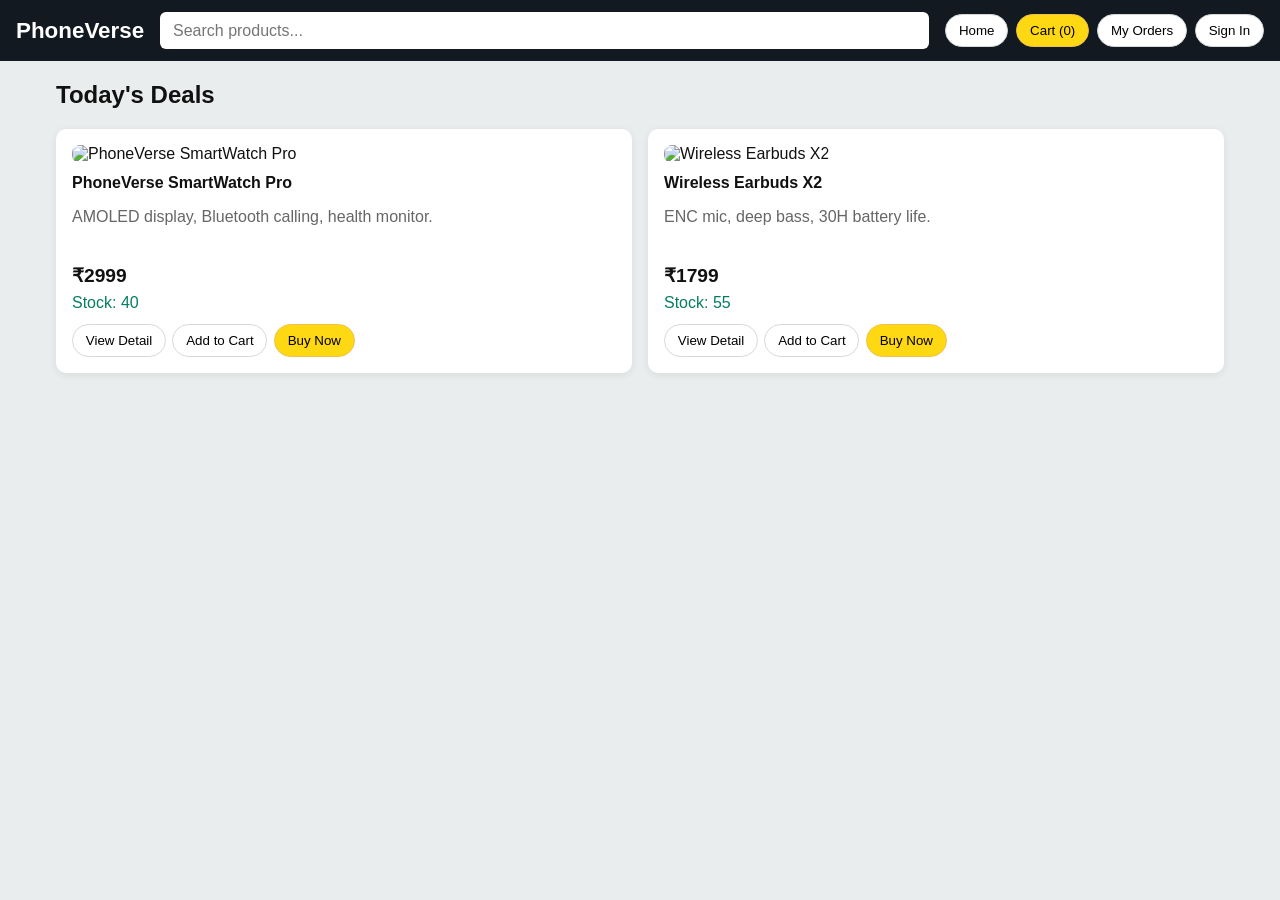
==== index.html @ 0c84a9a2 "Add per-item order tracking, cancellation workflow, and cart quantity controls" ====
<!doctype html>
<html lang="en">
  <head>
    <meta charset="UTF-8" />
    <meta name="viewport" content="width=device-width, initial-scale=1.0" />
    <title>PhoneVerse Store</title>
    <link rel="stylesheet" href="styles.css" />
  </head>
  <body>
    <header class="top-nav">
      <div class="brand">PhoneVerse</div>
      <div class="search-wrap">
        <input id="searchInput" type="text" placeholder="Search products..." />
      </div>
      <div class="nav-right">
        <button id="goHome" class="btn btn-light">Home</button>
        <button id="goCheckout" class="btn btn-gold">Cart (<span id="cartCount">0</span>)</button>
        <button id="goOrders" class="btn btn-light">My Orders</button>
        <button id="authBtn" class="btn btn-light">Sign In</button>
      </div>
    </header>

    <main class="container fade-in">
      <section id="authSection" class="card hidden slide-up">
        <h2>Account</h2>
        <div class="tab-row">
          <button data-tab="signin" class="tab active">Sign In</button>
          <button data-tab="signup" class="tab">Create Account</button>
        </div>
        <form id="signinForm" class="auth-form">
          <input required id="signinEmail" type="email" placeholder="Email" />
          <input required id="signinPassword" type="password" placeholder="Password" />
          <button class="btn btn-gold" type="submit">Sign In</button>
        </form>
        <form id="signupForm" class="auth-form hidden">
          <input required id="signupName" type="text" placeholder="Full Name" />
          <input required id="signupEmail" type="email" placeholder="Email" />
          <input required id="signupPhone" type="tel" placeholder="Phone" />
          <input required id="signupPassword" type="password" placeholder="Password" />
          <button class="btn btn-gold" type="submit">Create Account</button>
        </form>
        <p id="authMsg" class="msg"></p>
      </section>

      <section id="storePage">
        <h2>Today's Deals</h2>
        <div id="productGrid" class="grid"></div>
      </section>

      <section id="checkoutPage" class="hidden slide-up">
        <h2>Payment & Delivery</h2>
        <div class="checkout-layout">
          <div class="card">
            <h3>Cart Summary</h3>
            <div id="cartItems"></div>
            <div class="price-breakdown">
              <p>Subtotal: ₹<span id="cartSubtotal">0</span></p>
              <p>Delivery Charge: ₹<span id="deliveryCharge">0</span></p>
              <p>Tax: ₹<span id="taxCharge">0</span></p>
              <p class="total">Total: ₹<span id="cartTotal">0</span></p>
            </div>
          </div>

          <div class="card">
            <h3>Payment Method</h3>
            <label class="pay-option"><input checked type="radio" name="pay" value="cod" /> Cash on Delivery</label>
            <label class="pay-option"><input type="radio" name="pay" value="upi" disabled /> UPI <span class="coming">(Coming Soon)</span></label>
            <label class="pay-option"><input type="radio" name="pay" value="net" disabled /> Net Banking <span class="coming">(Coming Soon)</span></label>

            <h3>Delivery Address</h3>
            <form id="addressForm">
              <input required id="addrName" type="text" placeholder="Full Name" />
              <input required id="addrPhone" type="tel" placeholder="Phone Number for call" />
              <textarea required id="addrLine" placeholder="Flat, house no, building, area, street"></textarea>
              <input required id="addrCity" type="text" placeholder="City" />
              <input required id="addrState" type="text" placeholder="State" />
              <input required id="addrPincode" type="text" placeholder="Pincode" />
              <textarea id="addrInstruction" placeholder="Add delivery instruction (optional)"></textarea>
              <button class="btn btn-light" type="submit">Add Address</button>
            </form>

            <div id="addressPreview" class="address-preview hidden"></div>
            <button id="placeOrderBtn" class="btn btn-gold" disabled>Deliver on this Address & Place Order</button>
          </div>
        </div>
      </section>

      <section id="ordersPage" class="hidden slide-up">
        <h2>My Orders</h2>
        <div id="ordersList"></div>
      </section>
    </main>

    <template id="productCardTpl">
      <article class="product-card pop-in">
        <img class="product-image" alt="" />
        <h3 class="product-title"></h3>
        <p class="product-desc"></p>
        <p class="price">₹<span class="product-price"></span></p>
        <p class="stock">Stock: <span class="product-stock"></span></p>
        <div class="btn-group">
          <button class="btn btn-light view-btn">View Detail</button>
          <button class="btn btn-light cart-btn">Add to Cart</button>
          <button class="btn btn-gold buy-btn">Buy Now</button>
        </div>
      </article>
    </template>

    <template id="orderCardTpl">
      <article class="card order-card pop-in">
        <h3 class="order-id"></h3>
        <p><strong>Product:</strong> <span class="order-item"></span></p>
        <p><strong>Status:</strong> <span class="order-status badge"></span></p>
        <p><strong>Qty:</strong> <span class="order-qty"></span> | <strong>Price:</strong> ₹<span class="order-price"></span></p>
        <p class="cancel-note hidden"></p>
        <div class="btn-group">
          <button class="btn btn-light track-btn">Track Package</button>
          <button class="btn btn-light cancel-btn">Request Cancellation</button>
        </div>
        <div class="track-bar mini-track hidden">
          <div class="step" data-step="order">Order</div>
          <div class="step" data-step="shipped">Shipped</div>
          <div class="step" data-step="out_for_delivery">Out for Delivery</div>
          <div class="step" data-step="delivered">Delivered</div>
        </div>
      </article>
    </template>

    <script src="app.js"></script>
  </body>
</html>
---- styles.css ----
:root {
  --amazon-navy: #131921;
  --amazon-blue: #232f3e;
  --amazon-gold: #ffd814;
  --amazon-gold-dark: #f3c200;
  --bg: #eaeded;
  --card: #fff;
  --text: #111;
  --muted: #666;
  --ok: #067d62;
}
* { box-sizing: border-box; }
body {
  margin: 0;
  font-family: Arial, Helvetica, sans-serif;
  background: var(--bg);
  color: var(--text);
}
.top-nav {
  display: flex;
  gap: 1rem;
  align-items: center;
  background: var(--amazon-navy);
  color: #fff;
  padding: 0.75rem 1rem;
  position: sticky;
  top: 0;
  z-index: 100;
}
.brand { font-size: 1.4rem; font-weight: 700; }
.search-wrap { flex: 1; }
.search-wrap input { width: 100%; border-radius: 6px; border: none; padding: 0.6rem 0.8rem; }
.nav-right { display: flex; align-items: center; gap: 0.5rem; }
.admin-link { color: #fff; text-decoration: none; border: 1px solid #fff3; padding: 0.5rem 0.75rem; border-radius: 6px; }
.container { max-width: 1200px; margin: 1rem auto; padding: 0 1rem; }
.grid { display: grid; grid-template-columns: repeat(auto-fit, minmax(230px, 1fr)); gap: 1rem; }
.product-card, .card {
  background: var(--card);
  border-radius: 10px;
  padding: 1rem;
  box-shadow: 0 2px 8px #00000012;
  transition: transform 0.25s ease, box-shadow 0.25s ease;
}
.product-card:hover { transform: translateY(-4px); box-shadow: 0 8px 20px #00000024; }
.product-image { width: 100%; height: 180px; object-fit: cover; border-radius: 8px; }
.product-title { margin: 0.7rem 0 0.3rem; font-size: 1rem; }
.product-desc { color: var(--muted); min-height: 40px; }
.price { font-size: 1.2rem; font-weight: 700; margin: 0.4rem 0; }
.stock { color: var(--ok); margin: 0.3rem 0 0.8rem; }
.btn-group { display: flex; flex-wrap: wrap; gap: 0.4rem; }
.btn {
  border: 1px solid #d5d9d9;
  background: #fff;
  border-radius: 20px;
  padding: 0.5rem 0.8rem;
  cursor: pointer;
}
.btn:disabled { cursor: not-allowed; opacity: 0.55; }
.btn-light:hover { background: #f7fafa; }
.btn-gold { background: var(--amazon-gold); border-color: #f0c14b; }
.btn-gold:hover { background: var(--amazon-gold-dark); }
.hidden { display: none !important; }
.checkout-layout { display: grid; grid-template-columns: 1fr 1fr; gap: 1rem; }
.cart-row {
  display: flex;
  justify-content: space-between;
  align-items: center;
  gap: 0.5rem;
  border-bottom: 1px solid #eee;
  padding: 0.45rem 0;
}
.cart-row p { margin: 0.2rem 0 0; color: #555; }
.cart-actions { display: flex; align-items: center; gap: 0.35rem; }
.price-breakdown { border-top: 1px dashed #ccc; margin-top: 0.8rem; padding-top: 0.6rem; }
.price-breakdown p { margin: 0.35rem 0; }
.total { font-size: 1.2rem; font-weight: 700; }
.auth-form, #addressForm { display: flex; flex-direction: column; gap: 0.5rem; }
input, textarea, select { border: 1px solid #bbb; border-radius: 6px; padding: 0.55rem; font: inherit; width: 100%; }
.tab-row { display: flex; gap: 0.5rem; margin-bottom: 0.6rem; }
.tab { border-radius: 6px; }
.tab.active { background: var(--amazon-blue); color: #fff; }
.msg { min-height: 20px; color: #b12704; }
.pay-option { display: block; margin: 0.35rem 0; }
.coming { color: #b12704; font-size: 0.9rem; }
.address-preview { background: #f7fafa; border: 1px solid #c7dede; border-radius: 8px; margin-top: 0.7rem; padding: 0.7rem; }
.track-bar { display: grid; grid-template-columns: repeat(4, 1fr); gap: 0.4rem; margin-top: 1rem; }
.step { text-align: center; border: 1px solid #bbb; border-radius: 20px; padding: 0.6rem; background: #fff; color: #666; }
.step.active { background: #d4f5ea; border-color: #3cbf99; color: #064e3d; font-weight: 700; }
.order-card { margin-bottom: 1rem; }
.mini-track .step { font-size: 0.85rem; padding: 0.45rem; }
.cancel-note { margin: 0.5rem 0; color: #b12704; font-weight: 600; }
.admin-wrapper { max-width: 1280px; margin: 1rem auto; padding: 1rem; }
.admin-grid { display: grid; grid-template-columns: 1fr 1.2fr; gap: 1rem; }
.badge { padding: 0.25rem 0.5rem; border-radius: 999px; background: #ececec; text-transform: capitalize; }
.filters { display: grid; grid-template-columns: 2fr 1fr; gap: 0.5rem; margin-bottom: 0.7rem; }
.product-admin-row { display: grid; grid-template-columns: 100px 1fr; gap: 0.8rem; }
.thumb { width: 100px; height: 100px; object-fit: cover; border-radius: 8px; }
.inline-inputs { display: flex; gap: 0.5rem; margin-top: 0.5rem; }
.detail-layout { display: grid; grid-template-columns: 1fr 1.2fr; gap: 1rem; }
.detail-image { width: 100%; max-height: 420px; object-fit: cover; border-radius: 12px; }
.admin-order-item { margin-bottom: 0.6rem; }
.cancel-admin-box { margin-top: 0.5rem; background: #f7f7f7; border: 1px solid #ddd; border-radius: 8px; padding: 0.6rem; }
.cancel-admin-box.pending { border-color: #f0c14b; background: #fff7d7; }
hr { border: none; border-top: 1px solid #ddd; margin: 1rem 0; }

.fade-in { animation: fadeIn 0.5s ease; }
.slide-up { animation: slideUp 0.35s ease; }
.pop-in { animation: popIn 0.32s ease; }
@keyframes fadeIn { from { opacity: 0; } to { opacity: 1; } }
@keyframes slideUp { from { opacity: 0; transform: translateY(16px); } to { opacity: 1; transform: translateY(0); } }
@keyframes popIn { from { opacity: 0; transform: scale(0.98); } to { opacity: 1; transform: scale(1); } }

@media (max-width: 950px) {
  .checkout-layout, .admin-grid, .detail-layout { grid-template-columns: 1fr; }
  .cart-row { flex-direction: column; align-items: flex-start; }
}
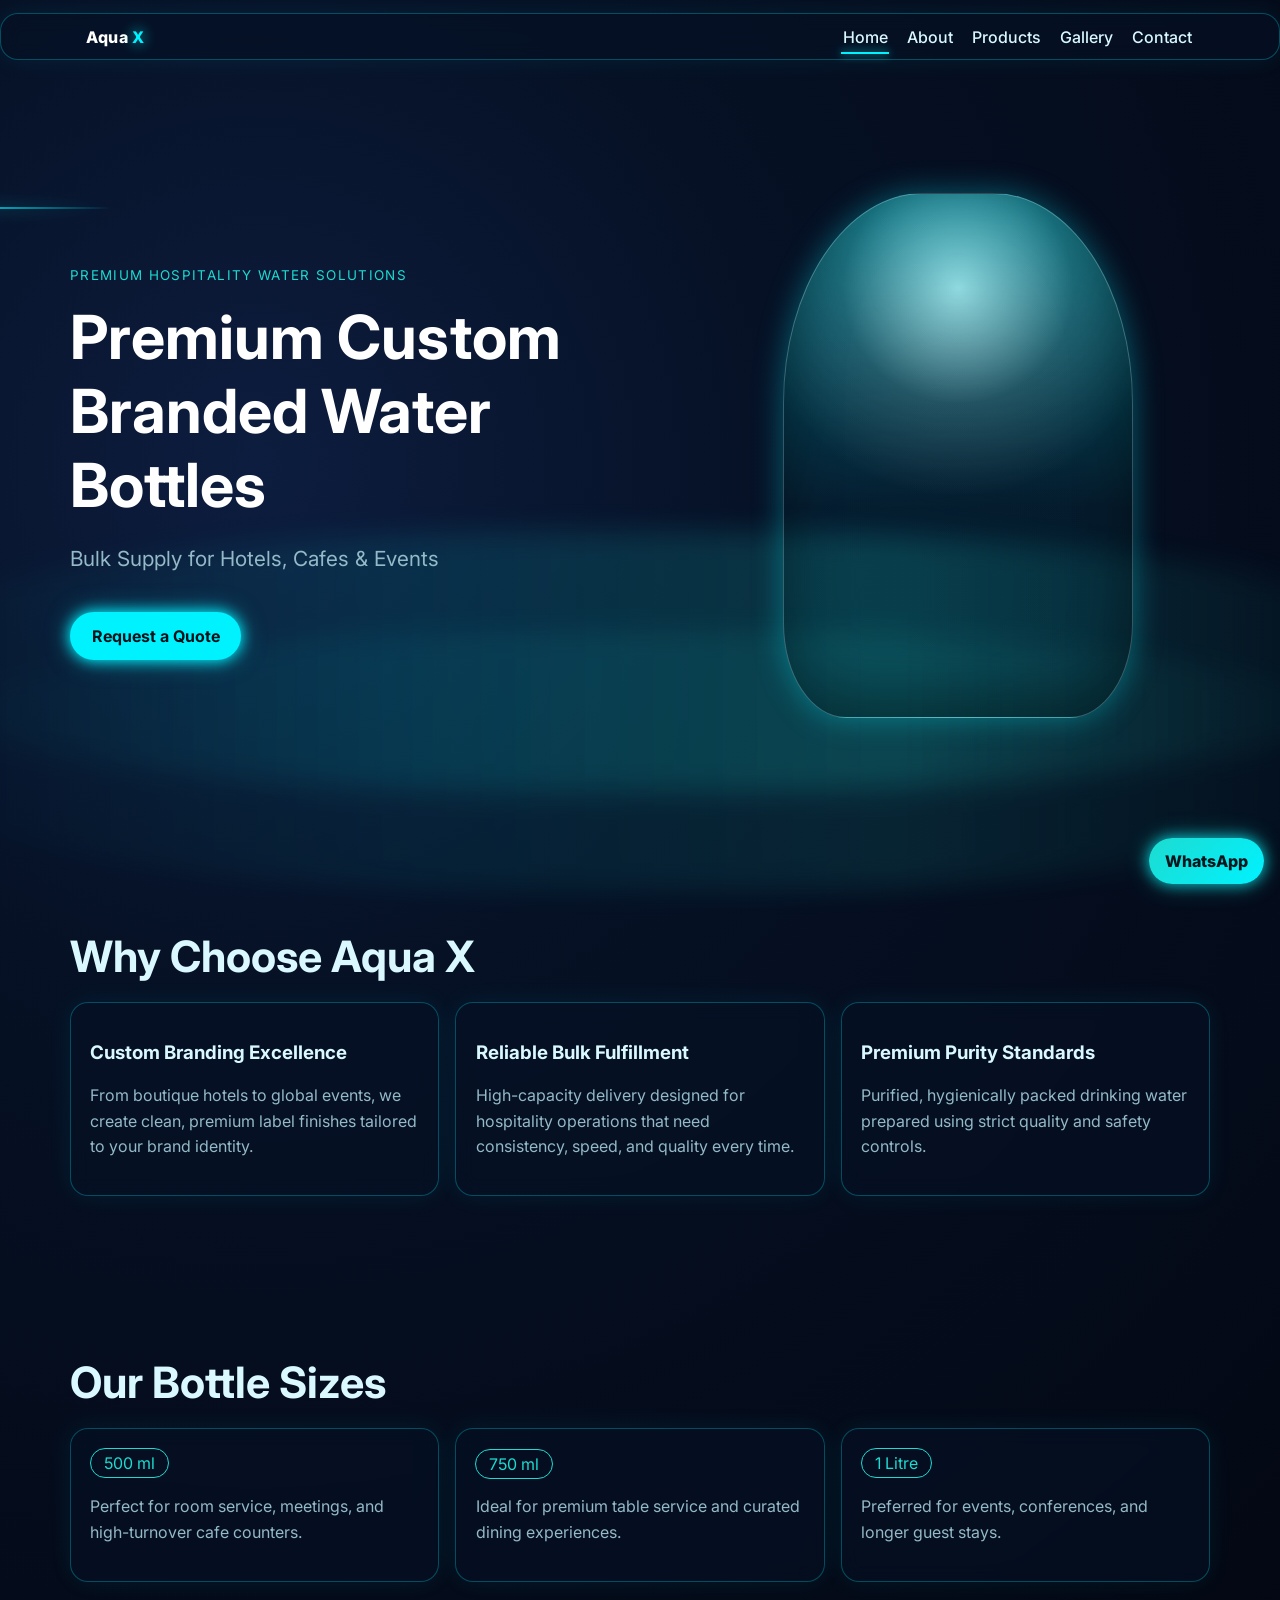
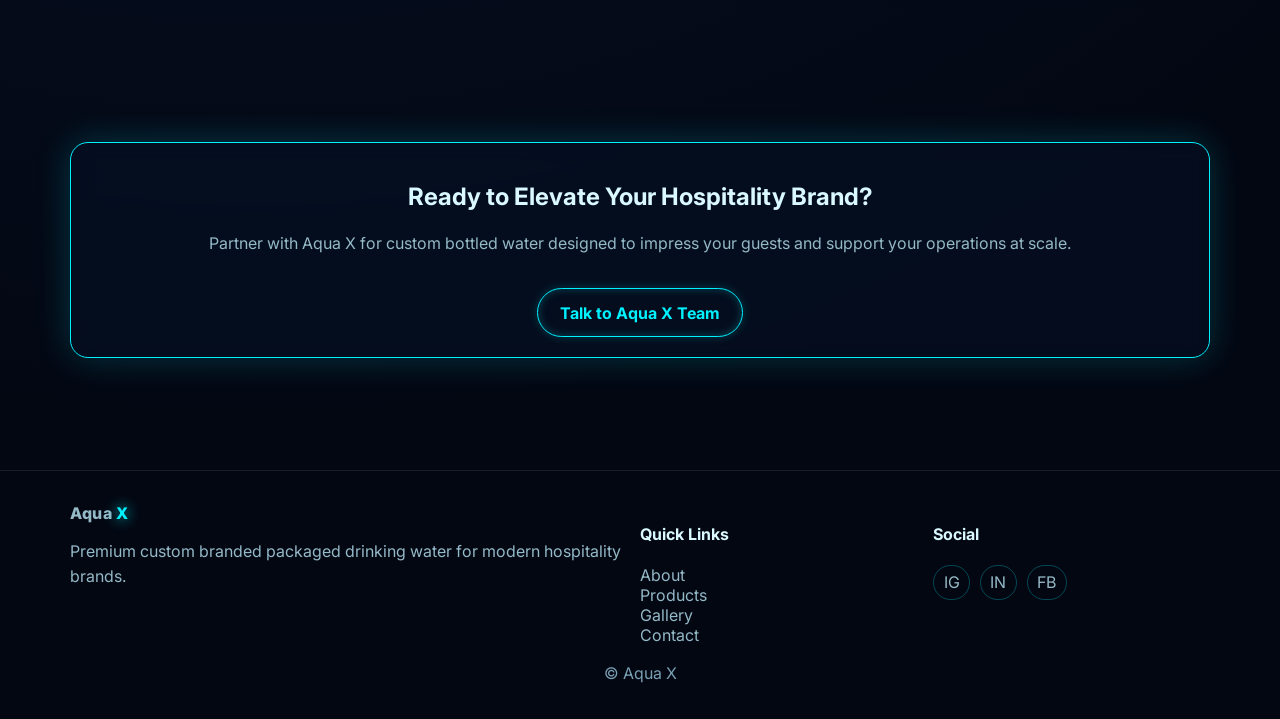
==== commit b7f55fa5: "Build animated neon multi-page Aqua X business website" ====
--- a/index.html
+++ b/index.html
@@ -1,131 +1,129 @@
-<!doctype html>
+<!DOCTYPE html>
 <html lang="en">
-  <head>
-    <meta charset="UTF-8" />
-    <meta name="viewport" content="width=device-width, initial-scale=1.0" />
-    <title>PhoneVerse Store</title>
-    <link rel="stylesheet" href="styles.css" />
-  </head>
-  <body>
-    <header class="top-nav">
-      <div class="brand">PhoneVerse</div>
-      <div class="search-wrap">
-        <input id="searchInput" type="text" placeholder="Search products..." />
+<head>
+  <meta charset="UTF-8" />
+  <meta name="viewport" content="width=device-width, initial-scale=1.0" />
+  <title>Aqua X | Premium Custom Branded Water Bottles</title>
+  <meta name="description" content="Aqua X offers premium custom branded packaged drinking water bottles in bulk for hotels, cafes, restaurants, and events." />
+  <link rel="preconnect" href="https://fonts.googleapis.com" />
+  <link rel="preconnect" href="https://fonts.gstatic.com" crossorigin />
+  <link href="https://fonts.googleapis.com/css2?family=Inter:wght@400;500;600;700;800&display=swap" rel="stylesheet" />
+  <link rel="stylesheet" href="styles.css" />
+</head>
+<body>
+  <div class="page-transition"></div>
+  <div class="animated-bg" aria-hidden="true">
+    <div class="wave wave-1"></div>
+    <div class="wave wave-2"></div>
+    <div class="light-streak streak-1"></div>
+    <div class="light-streak streak-2"></div>
+  </div>
+
+  <header class="site-header glass sticky">
+    <div class="container nav-wrap">
+      <a class="brand" href="index.html">Aqua <span>X</span></a>
+      <button class="menu-toggle" aria-label="Toggle navigation">☰</button>
+      <nav>
+        <ul class="nav-links">
+          <li><a class="active" href="index.html">Home</a></li>
+          <li><a href="about.html">About</a></li>
+          <li><a href="products.html">Products</a></li>
+          <li><a href="gallery.html">Gallery</a></li>
+          <li><a href="contact.html">Contact</a></li>
+        </ul>
+      </nav>
+    </div>
+  </header>
+
+  <main>
+    <section class="hero container" data-parallax="0.08">
+      <div class="hero-content reveal">
+        <p class="eyebrow">Premium Hospitality Water Solutions</p>
+        <h1>Premium Custom Branded Water Bottles</h1>
+        <p class="subheading">Bulk Supply for Hotels, Cafes &amp; Events</p>
+        <a class="btn neon" href="contact.html">Request a Quote</a>
       </div>
-      <div class="nav-right">
-        <button id="goHome" class="btn btn-light">Home</button>
-        <button id="goCheckout" class="btn btn-gold">Cart (<span id="cartCount">0</span>)</button>
-        <button id="goOrders" class="btn btn-light">My Orders</button>
-        <button id="authBtn" class="btn btn-light">Sign In</button>
+      <div class="hero-visual reveal" data-delay="150">
+        <div class="bottle-illustration" role="img" aria-label="Premium custom bottled water visual"></div>
       </div>
-    </header>
+    </section>
 
-    <main class="container fade-in">
-      <section id="authSection" class="card hidden slide-up">
-        <h2>Account</h2>
-        <div class="tab-row">
-          <button data-tab="signin" class="tab active">Sign In</button>
-          <button data-tab="signup" class="tab">Create Account</button>
+    <section class="section container">
+      <h2 class="section-title reveal">Why Choose Aqua X</h2>
+      <div class="card-grid three-up">
+        <article class="feature-card glass reveal">
+          <h3>Custom Branding Excellence</h3>
+          <p>From boutique hotels to global events, we create clean, premium label finishes tailored to your brand identity.</p>
+        </article>
+        <article class="feature-card glass reveal" data-delay="120">
+          <h3>Reliable Bulk Fulfillment</h3>
+          <p>High-capacity delivery designed for hospitality operations that need consistency, speed, and quality every time.</p>
+        </article>
+        <article class="feature-card glass reveal" data-delay="220">
+          <h3>Premium Purity Standards</h3>
+          <p>Purified, hygienically packed drinking water prepared using strict quality and safety controls.</p>
+        </article>
+      </div>
+    </section>
+
+    <section class="section container">
+      <h2 class="section-title reveal">Our Bottle Sizes</h2>
+      <div class="card-grid three-up">
+        <article class="product-card glass reveal">
+          <div class="size-pill">500 ml</div>
+          <p>Perfect for room service, meetings, and high-turnover cafe counters.</p>
+        </article>
+        <article class="product-card glass reveal" data-delay="120">
+          <div class="size-pill">750 ml</div>
+          <p>Ideal for premium table service and curated dining experiences.</p>
+        </article>
+        <article class="product-card glass reveal" data-delay="220">
+          <div class="size-pill">1 Litre</div>
+          <p>Preferred for events, conferences, and longer guest stays.</p>
+        </article>
+      </div>
+    </section>
+
+    <section class="section container">
+      <div class="cta-box glass reveal" data-parallax="0.06">
+        <h2>Ready to Elevate Your Hospitality Brand?</h2>
+        <p>Partner with Aqua X for custom bottled water designed to impress your guests and support your operations at scale.</p>
+        <a class="btn neon-outline" href="contact.html">Talk to Aqua X Team</a>
+      </div>
+    </section>
+  </main>
+
+  <a class="whatsapp-float" href="https://wa.me/1234567890" target="_blank" rel="noopener" aria-label="Chat on WhatsApp">
+    WhatsApp
+  </a>
+
+  <footer class="site-footer">
+    <div class="container footer-grid">
+      <div>
+        <a class="brand" href="index.html">Aqua <span>X</span></a>
+        <p>Premium custom branded packaged drinking water for modern hospitality brands.</p>
+      </div>
+      <div>
+        <h4>Quick Links</h4>
+        <ul>
+          <li><a href="about.html">About</a></li>
+          <li><a href="products.html">Products</a></li>
+          <li><a href="gallery.html">Gallery</a></li>
+          <li><a href="contact.html">Contact</a></li>
+        </ul>
+      </div>
+      <div>
+        <h4>Social</h4>
+        <div class="socials">
+          <a href="#" aria-label="Instagram">IG</a>
+          <a href="#" aria-label="LinkedIn">IN</a>
+          <a href="#" aria-label="Facebook">FB</a>
         </div>
-        <form id="signinForm" class="auth-form">
-          <input required id="signinEmail" type="email" placeholder="Email" />
-          <input required id="signinPassword" type="password" placeholder="Password" />
-          <button class="btn btn-gold" type="submit">Sign In</button>
-        </form>
-        <form id="signupForm" class="auth-form hidden">
-          <input required id="signupName" type="text" placeholder="Full Name" />
-          <input required id="signupEmail" type="email" placeholder="Email" />
-          <input required id="signupPhone" type="tel" placeholder="Phone" />
-          <input required id="signupPassword" type="password" placeholder="Password" />
-          <button class="btn btn-gold" type="submit">Create Account</button>
-        </form>
-        <p id="authMsg" class="msg"></p>
-      </section>
+      </div>
+    </div>
+    <p class="copyright">© Aqua X</p>
+  </footer>
 
-      <section id="storePage">
-        <h2>Today's Deals</h2>
-        <div id="productGrid" class="grid"></div>
-      </section>
-
-      <section id="checkoutPage" class="hidden slide-up">
-        <h2>Payment & Delivery</h2>
-        <div class="checkout-layout">
-          <div class="card">
-            <h3>Cart Summary</h3>
-            <div id="cartItems"></div>
-            <div class="price-breakdown">
-              <p>Subtotal: ₹<span id="cartSubtotal">0</span></p>
-              <p>Delivery Charge: ₹<span id="deliveryCharge">0</span></p>
-              <p>Tax: ₹<span id="taxCharge">0</span></p>
-              <p class="total">Total: ₹<span id="cartTotal">0</span></p>
-            </div>
-          </div>
-
-          <div class="card">
-            <h3>Payment Method</h3>
-            <label class="pay-option"><input checked type="radio" name="pay" value="cod" /> Cash on Delivery</label>
-            <label class="pay-option"><input type="radio" name="pay" value="upi" disabled /> UPI <span class="coming">(Coming Soon)</span></label>
-            <label class="pay-option"><input type="radio" name="pay" value="net" disabled /> Net Banking <span class="coming">(Coming Soon)</span></label>
-
-            <h3>Delivery Address</h3>
-            <form id="addressForm">
-              <input required id="addrName" type="text" placeholder="Full Name" />
-              <input required id="addrPhone" type="tel" placeholder="Phone Number for call" />
-              <textarea required id="addrLine" placeholder="Flat, house no, building, area, street"></textarea>
-              <input required id="addrCity" type="text" placeholder="City" />
-              <input required id="addrState" type="text" placeholder="State" />
-              <input required id="addrPincode" type="text" placeholder="Pincode" />
-              <textarea id="addrInstruction" placeholder="Add delivery instruction (optional)"></textarea>
-              <button class="btn btn-light" type="submit">Add Address</button>
-            </form>
-
-            <div id="addressPreview" class="address-preview hidden"></div>
-            <button id="placeOrderBtn" class="btn btn-gold" disabled>Deliver on this Address & Place Order</button>
-          </div>
-        </div>
-      </section>
-
-      <section id="ordersPage" class="hidden slide-up">
-        <h2>My Orders</h2>
-        <div id="ordersList"></div>
-      </section>
-    </main>
-
-    <template id="productCardTpl">
-      <article class="product-card pop-in">
-        <img class="product-image" alt="" />
-        <h3 class="product-title"></h3>
-        <p class="product-desc"></p>
-        <p class="price">₹<span class="product-price"></span></p>
-        <p class="stock">Stock: <span class="product-stock"></span></p>
-        <div class="btn-group">
-          <button class="btn btn-light view-btn">View Detail</button>
-          <button class="btn btn-light cart-btn">Add to Cart</button>
-          <button class="btn btn-gold buy-btn">Buy Now</button>
-        </div>
-      </article>
-    </template>
-
-    <template id="orderCardTpl">
-      <article class="card order-card pop-in">
-        <h3 class="order-id"></h3>
-        <p><strong>Product:</strong> <span class="order-item"></span></p>
-        <p><strong>Status:</strong> <span class="order-status badge"></span></p>
-        <p><strong>Qty:</strong> <span class="order-qty"></span> | <strong>Price:</strong> ₹<span class="order-price"></span></p>
-        <p class="cancel-note hidden"></p>
-        <div class="btn-group">
-          <button class="btn btn-light track-btn">Track Package</button>
-          <button class="btn btn-light cancel-btn">Request Cancellation</button>
-        </div>
-        <div class="track-bar mini-track hidden">
-          <div class="step" data-step="order">Order</div>
-          <div class="step" data-step="shipped">Shipped</div>
-          <div class="step" data-step="out_for_delivery">Out for Delivery</div>
-          <div class="step" data-step="delivered">Delivered</div>
-        </div>
-      </article>
-    </template>
-
-    <script src="app.js"></script>
-  </body>
+  <script src="script.js"></script>
+</body>
 </html>
--- a/styles.css
+++ b/styles.css
@@ -1,116 +1,177 @@
 :root {
-  --amazon-navy: #131921;
-  --amazon-blue: #232f3e;
-  --amazon-gold: #ffd814;
-  --amazon-gold-dark: #f3c200;
-  --bg: #eaeded;
-  --card: #fff;
-  --text: #111;
-  --muted: #666;
-  --ok: #067d62;
+  --bg-1: #030712;
+  --bg-2: #061125;
+  --text: #d9f8ff;
+  --muted: #94b9c7;
+  --neon: #00f2ff;
+  --turq: #1ddbd0;
+  --purple: #7c67ff;
+  --glass: rgba(6, 17, 37, 0.6);
+  --border: rgba(0, 242, 255, 0.28);
 }
+
 * { box-sizing: border-box; }
+html { scroll-behavior: smooth; }
 body {
   margin: 0;
-  font-family: Arial, Helvetica, sans-serif;
-  background: var(--bg);
+  font-family: 'Inter', sans-serif;
   color: var(--text);
+  background: radial-gradient(circle at 20% 20%, #0d1d3f 0%, var(--bg-2) 25%, var(--bg-1) 75%);
+  min-height: 100vh;
+  overflow-x: hidden;
 }
-.top-nav {
-  display: flex;
-  gap: 1rem;
-  align-items: center;
-  background: var(--amazon-navy);
-  color: #fff;
-  padding: 0.75rem 1rem;
-  position: sticky;
-  top: 0;
-  z-index: 100;
+
+.container { width: min(1140px, 92%); margin: 0 auto; }
+.section { padding: 5rem 0; }
+.page-title, .section-title { font-size: clamp(1.8rem, 4vw, 2.7rem); margin: 0 0 1.25rem; }
+.lead, p { color: var(--muted); line-height: 1.6; }
+
+.animated-bg { position: fixed; inset: 0; z-index: -1; pointer-events: none; }
+.wave {
+  position: absolute;
+  left: -10%; width: 120%; height: 260px;
+  border-radius: 45%;
+  background: linear-gradient(90deg, transparent, rgba(0, 242, 255, 0.1), rgba(29, 219, 208, 0.18), transparent);
+  filter: blur(14px);
+  animation: drift 13s ease-in-out infinite alternate;
 }
-.brand { font-size: 1.4rem; font-weight: 700; }
-.search-wrap { flex: 1; }
-.search-wrap input { width: 100%; border-radius: 6px; border: none; padding: 0.6rem 0.8rem; }
-.nav-right { display: flex; align-items: center; gap: 0.5rem; }
-.admin-link { color: #fff; text-decoration: none; border: 1px solid #fff3; padding: 0.5rem 0.75rem; border-radius: 6px; }
-.container { max-width: 1200px; margin: 1rem auto; padding: 0 1rem; }
-.grid { display: grid; grid-template-columns: repeat(auto-fit, minmax(230px, 1fr)); gap: 1rem; }
-.product-card, .card {
-  background: var(--card);
-  border-radius: 10px;
-  padding: 1rem;
-  box-shadow: 0 2px 8px #00000012;
-  transition: transform 0.25s ease, box-shadow 0.25s ease;
+.wave-1 { bottom: 12%; }
+.wave-2 { bottom: 1%; animation-duration: 18s; opacity: 0.6; }
+@keyframes drift { from { transform: translateX(-2%) translateY(0); } to { transform: translateX(2%) translateY(-20px); } }
+
+.light-streak {
+  position: absolute;
+  width: 240px;
+  height: 2px;
+  background: linear-gradient(90deg, transparent, var(--neon), transparent);
+  filter: drop-shadow(0 0 8px var(--neon));
+  opacity: 0.7;
+  animation: streak 9s linear infinite;
 }
-.product-card:hover { transform: translateY(-4px); box-shadow: 0 8px 20px #00000024; }
-.product-image { width: 100%; height: 180px; object-fit: cover; border-radius: 8px; }
-.product-title { margin: 0.7rem 0 0.3rem; font-size: 1rem; }
-.product-desc { color: var(--muted); min-height: 40px; }
-.price { font-size: 1.2rem; font-weight: 700; margin: 0.4rem 0; }
-.stock { color: var(--ok); margin: 0.3rem 0 0.8rem; }
-.btn-group { display: flex; flex-wrap: wrap; gap: 0.4rem; }
+.streak-1 { top: 23%; left: -10%; }
+.streak-2 { top: 62%; left: -20%; animation-delay: 3s; }
+@keyframes streak { to { transform: translateX(130vw); } }
+
+.glass {
+  background: var(--glass);
+  border: 1px solid var(--border);
+  backdrop-filter: blur(10px);
+  border-radius: 18px;
+  box-shadow: 0 0 0 transparent, 0 0 25px rgba(0, 242, 255, 0.07);
+}
+
+.site-header {
+  position: sticky; top: 0; z-index: 10; margin-top: .8rem;
+}
+.nav-wrap { display: flex; align-items: center; justify-content: space-between; padding: 0.8rem 1rem; }
+.brand { font-weight: 800; color: #fff; text-decoration: none; letter-spacing: .5px; }
+.brand span { color: var(--neon); text-shadow: 0 0 14px var(--neon); }
+.nav-links { display: flex; list-style: none; gap: 1rem; margin: 0; padding: 0; }
+.nav-links a {
+  color: var(--text); text-decoration: none; font-weight: 500; padding: .3rem .1rem; position: relative;
+}
+.nav-links a::after {
+  content: ""; position: absolute; left: 0; bottom: -3px; width: 0; height: 2px;
+  background: var(--neon); box-shadow: 0 0 10px var(--neon); transition: width .25s;
+}
+.nav-links a:hover::after, .nav-links a.active::after { width: 100%; }
+.menu-toggle { display: none; background: transparent; border: 1px solid var(--border); color: #fff; border-radius: 8px; }
+
+.hero { min-height: calc(100vh - 110px); display: grid; grid-template-columns: 1.2fr 1fr; align-items: center; gap: 2rem; }
+.eyebrow { text-transform: uppercase; letter-spacing: .1em; color: var(--turq); font-size: .84rem; }
+.hero h1 { font-size: clamp(2rem, 6vw, 3.8rem); margin: .5rem 0; color: #fff; }
+.subheading { font-size: clamp(1rem, 2vw, 1.3rem); }
+.bottle-illustration {
+  width: min(350px, 90%); aspect-ratio: 2/3; margin: 0 auto; border-radius: 40% 40% 18% 18%;
+  border: 1px solid rgba(255,255,255,.2);
+  background:
+    linear-gradient(180deg, rgba(0,242,255,.4), rgba(0,242,255,0.06) 60%),
+    radial-gradient(circle at 50% 18%, rgba(255,255,255,.8), rgba(255,255,255,.15) 25%, transparent 45%);
+  box-shadow: 0 0 30px rgba(0, 242, 255, .35), inset 0 -20px 55px rgba(0,0,0,.4);
+  animation: bob 4s ease-in-out infinite;
+}
+@keyframes bob { 50% { transform: translateY(-12px); } }
+
 .btn {
-  border: 1px solid #d5d9d9;
-  background: #fff;
-  border-radius: 20px;
-  padding: 0.5rem 0.8rem;
-  cursor: pointer;
+  display: inline-block; margin-top: 1rem; padding: .85rem 1.35rem;
+  border-radius: 999px; text-decoration: none; font-weight: 700;
+  transition: transform .2s, box-shadow .25s;
 }
-.btn:disabled { cursor: not-allowed; opacity: 0.55; }
-.btn-light:hover { background: #f7fafa; }
-.btn-gold { background: var(--amazon-gold); border-color: #f0c14b; }
-.btn-gold:hover { background: var(--amazon-gold-dark); }
-.hidden { display: none !important; }
-.checkout-layout { display: grid; grid-template-columns: 1fr 1fr; gap: 1rem; }
-.cart-row {
-  display: flex;
-  justify-content: space-between;
-  align-items: center;
-  gap: 0.5rem;
-  border-bottom: 1px solid #eee;
-  padding: 0.45rem 0;
+.btn:hover { transform: translateY(-2px) scale(1.02); }
+.neon {
+  color: #00131a; background: var(--neon);
+  box-shadow: 0 0 14px var(--neon), 0 0 24px rgba(0, 242, 255, .5);
 }
-.cart-row p { margin: 0.2rem 0 0; color: #555; }
-.cart-actions { display: flex; align-items: center; gap: 0.35rem; }
-.price-breakdown { border-top: 1px dashed #ccc; margin-top: 0.8rem; padding-top: 0.6rem; }
-.price-breakdown p { margin: 0.35rem 0; }
-.total { font-size: 1.2rem; font-weight: 700; }
-.auth-form, #addressForm { display: flex; flex-direction: column; gap: 0.5rem; }
-input, textarea, select { border: 1px solid #bbb; border-radius: 6px; padding: 0.55rem; font: inherit; width: 100%; }
-.tab-row { display: flex; gap: 0.5rem; margin-bottom: 0.6rem; }
-.tab { border-radius: 6px; }
-.tab.active { background: var(--amazon-blue); color: #fff; }
-.msg { min-height: 20px; color: #b12704; }
-.pay-option { display: block; margin: 0.35rem 0; }
-.coming { color: #b12704; font-size: 0.9rem; }
-.address-preview { background: #f7fafa; border: 1px solid #c7dede; border-radius: 8px; margin-top: 0.7rem; padding: 0.7rem; }
-.track-bar { display: grid; grid-template-columns: repeat(4, 1fr); gap: 0.4rem; margin-top: 1rem; }
-.step { text-align: center; border: 1px solid #bbb; border-radius: 20px; padding: 0.6rem; background: #fff; color: #666; }
-.step.active { background: #d4f5ea; border-color: #3cbf99; color: #064e3d; font-weight: 700; }
-.order-card { margin-bottom: 1rem; }
-.mini-track .step { font-size: 0.85rem; padding: 0.45rem; }
-.cancel-note { margin: 0.5rem 0; color: #b12704; font-weight: 600; }
-.admin-wrapper { max-width: 1280px; margin: 1rem auto; padding: 1rem; }
-.admin-grid { display: grid; grid-template-columns: 1fr 1.2fr; gap: 1rem; }
-.badge { padding: 0.25rem 0.5rem; border-radius: 999px; background: #ececec; text-transform: capitalize; }
-.filters { display: grid; grid-template-columns: 2fr 1fr; gap: 0.5rem; margin-bottom: 0.7rem; }
-.product-admin-row { display: grid; grid-template-columns: 100px 1fr; gap: 0.8rem; }
-.thumb { width: 100px; height: 100px; object-fit: cover; border-radius: 8px; }
-.inline-inputs { display: flex; gap: 0.5rem; margin-top: 0.5rem; }
-.detail-layout { display: grid; grid-template-columns: 1fr 1.2fr; gap: 1rem; }
-.detail-image { width: 100%; max-height: 420px; object-fit: cover; border-radius: 12px; }
-.admin-order-item { margin-bottom: 0.6rem; }
-.cancel-admin-box { margin-top: 0.5rem; background: #f7f7f7; border: 1px solid #ddd; border-radius: 8px; padding: 0.6rem; }
-.cancel-admin-box.pending { border-color: #f0c14b; background: #fff7d7; }
-hr { border: none; border-top: 1px solid #ddd; margin: 1rem 0; }
+.neon-outline {
+  color: var(--neon); border: 1px solid var(--neon);
+  box-shadow: inset 0 0 8px rgba(0,242,255,.25), 0 0 10px rgba(0,242,255,.2);
+}
 
-.fade-in { animation: fadeIn 0.5s ease; }
-.slide-up { animation: slideUp 0.35s ease; }
-.pop-in { animation: popIn 0.32s ease; }
-@keyframes fadeIn { from { opacity: 0; } to { opacity: 1; } }
-@keyframes slideUp { from { opacity: 0; transform: translateY(16px); } to { opacity: 1; transform: translateY(0); } }
-@keyframes popIn { from { opacity: 0; transform: scale(0.98); } to { opacity: 1; transform: scale(1); } }
+.card-grid { display: grid; gap: 1rem; }
+.three-up { grid-template-columns: repeat(3, 1fr); }
+.feature-card, .product-card, .icon-card, .cta-box { padding: 1.2rem; }
+.size-pill { display: inline-block; padding: .25rem .8rem; border: 1px solid var(--turq); border-radius: 999px; color: var(--turq); }
+.cta-box { border: 1px solid var(--neon); box-shadow: 0 0 35px rgba(0, 242, 255, 0.2); text-align: center; }
 
-@media (max-width: 950px) {
-  .checkout-layout, .admin-grid, .detail-layout { grid-template-columns: 1fr; }
-  .cart-row { flex-direction: column; align-items: flex-start; }
+.image-placeholder,
+.gallery-placeholder {
+  height: 180px; border: 1px dashed rgba(0,242,255,.5); border-radius: 14px;
+  display: grid; place-items: center; color: var(--turq);
+  background: linear-gradient(160deg, rgba(0,242,255,.12), rgba(124,103,255,.15));
 }
+.gallery-grid { display: grid; grid-template-columns: repeat(3, 1fr); gap: 1rem; }
+.gallery-item { margin: 0; overflow: hidden; border-radius: 14px; border: 1px solid var(--border); background: rgba(5,14,30,.6); }
+.gallery-item .gallery-placeholder { border: 0; border-bottom: 1px solid rgba(0,242,255,.2); height: 190px; transition: transform .35s ease; }
+.gallery-item:hover .gallery-placeholder { transform: scale(1.08); }
+.gallery-item figcaption { padding: .6rem .8rem; color: var(--muted); }
+
+.contact-layout { display: grid; gap: 1rem; grid-template-columns: 1.1fr .9fr; }
+form { padding: 1.2rem; display: grid; gap: .8rem; }
+label { display: grid; gap: .35rem; color: #cdebf7; font-weight: 600; font-size: .92rem; }
+input, textarea {
+  width: 100%; background: #020b1a; border: 1px solid rgba(0, 242, 255, .35);
+  color: #d9f8ff; border-radius: 10px; padding: .7rem .85rem;
+}
+input:focus, textarea:focus { outline: 1px solid var(--neon); box-shadow: 0 0 12px rgba(0,242,255,.25); }
+.contact-details { padding: 1.2rem; }
+
+.whatsapp-float {
+  position: fixed; right: 1rem; bottom: 1rem; z-index: 11;
+  background: linear-gradient(135deg, #1ddbd0, #00f2ff); color: #00161d;
+  padding: .8rem 1rem; border-radius: 999px; font-weight: 800; text-decoration: none;
+  box-shadow: 0 0 14px rgba(0,242,255,.7), 0 0 25px rgba(29,219,208,.45);
+}
+
+.site-footer { margin-top: 2rem; border-top: 1px solid rgba(255,255,255,.09); padding: 2rem 0 1rem; }
+.footer-grid { display: grid; grid-template-columns: 2fr 1fr 1fr; gap: 1rem; }
+.site-footer ul { list-style: none; padding: 0; margin: 0; }
+.site-footer a { color: var(--muted); text-decoration: none; }
+.socials { display: flex; gap: .6rem; }
+.socials a { border: 1px solid var(--border); border-radius: 999px; padding: .4rem .6rem; }
+.copyright { text-align: center; color: #7aa0b4; margin-top: 1rem; }
+
+.reveal { opacity: 0; transform: translateY(16px); transition: .65s ease; }
+.reveal.visible { opacity: 1; transform: translateY(0); }
+
+.page-transition {
+  position: fixed; inset: 0; pointer-events: none; z-index: 100;
+  background: radial-gradient(circle at 50% 50%, rgba(0,242,255,.14), rgba(2,9,18,.95));
+  opacity: 0; transition: opacity .35s;
+}
+.page-transition.active { opacity: 1; }
+
+@media (max-width: 900px) {
+  .hero { grid-template-columns: 1fr; text-align: center; padding-top: 2rem; }
+  .three-up, .gallery-grid, .contact-layout, .footer-grid { grid-template-columns: 1fr 1fr; }
+}
+@media (max-width: 700px) {
+  .three-up, .gallery-grid, .contact-layout, .footer-grid { grid-template-columns: 1fr; }
+  .menu-toggle { display: inline-block; padding: .4rem .55rem; }
+  nav { position: relative; }
+  .nav-links {
+    position: absolute; right: 0; top: 130%; flex-direction: column; min-width: 170px;
+    background: rgba(2,9,18,.95); border: 1px solid var(--border); border-radius: 12px;
+    padding: .6rem; display: none;
+  }
+  .nav-links.open { display: flex; }
+}
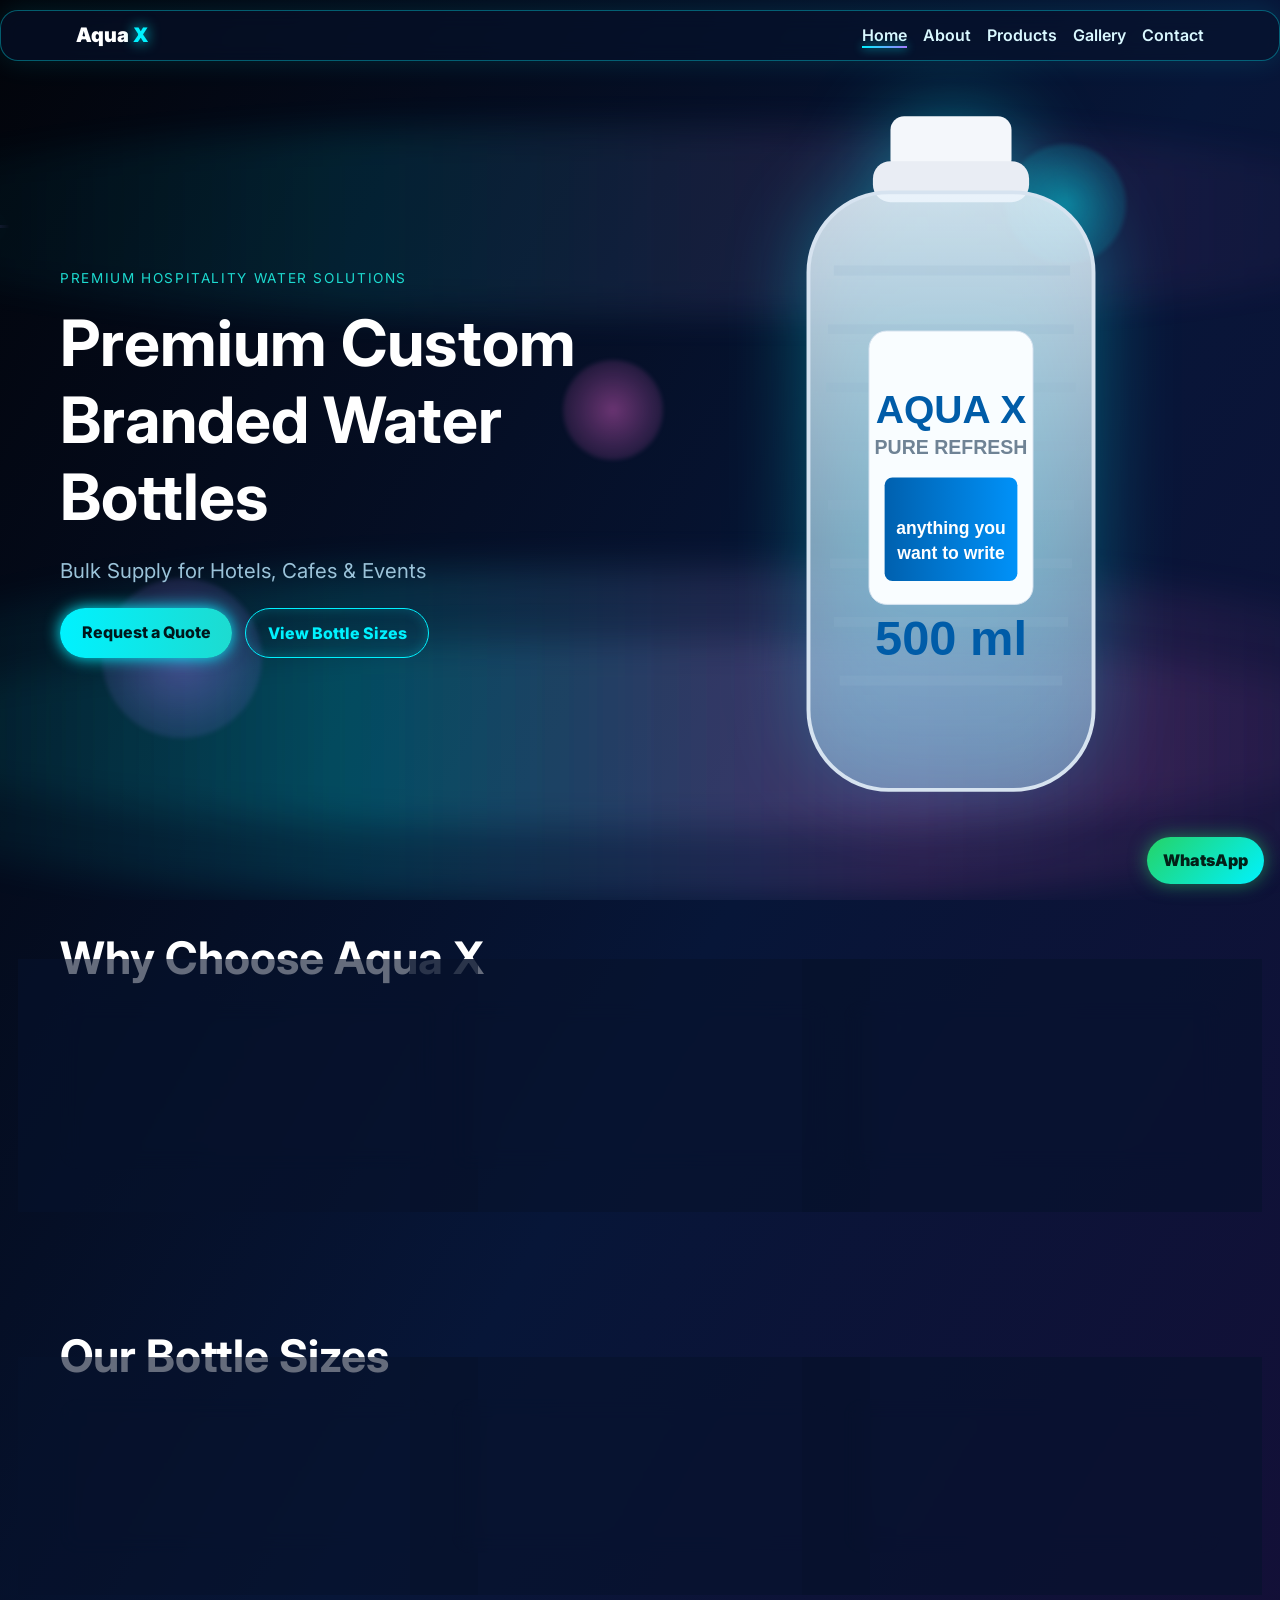
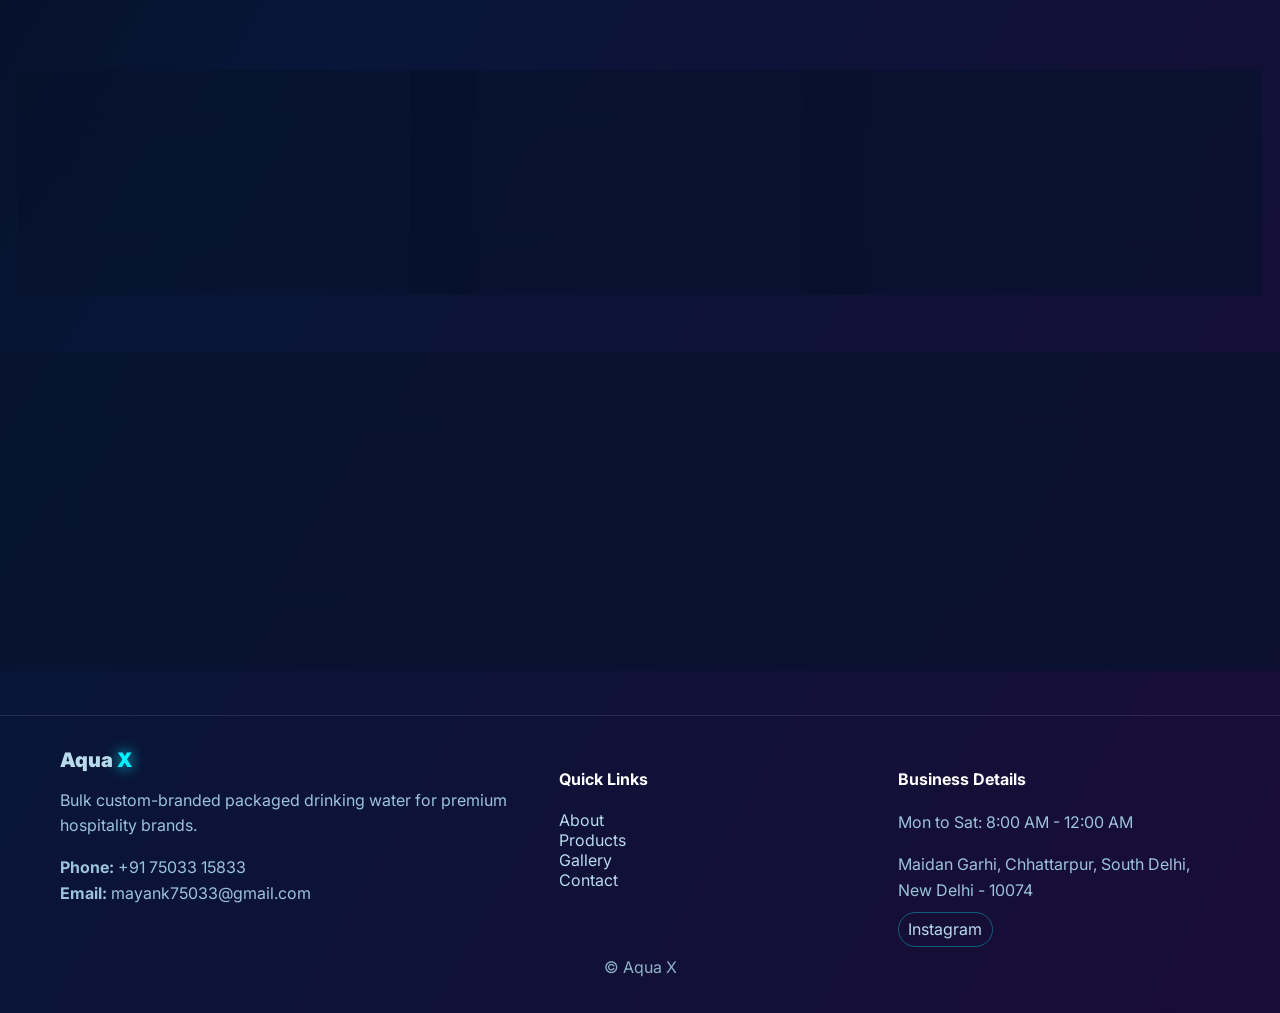
==== commit d7f89fae: "Revamp Aqua X site with richer details, new bottle visual, and direct order messaging" ====
--- a/index.html
+++ b/index.html
@@ -4,19 +4,18 @@
   <meta charset="UTF-8" />
   <meta name="viewport" content="width=device-width, initial-scale=1.0" />
   <title>Aqua X | Premium Custom Branded Water Bottles</title>
-  <meta name="description" content="Aqua X offers premium custom branded packaged drinking water bottles in bulk for hotels, cafes, restaurants, and events." />
+  <meta name="description" content="Aqua X premium custom branded packaged drinking water supplier for hotels, cafes, restaurants, and events." />
   <link rel="preconnect" href="https://fonts.googleapis.com" />
   <link rel="preconnect" href="https://fonts.gstatic.com" crossorigin />
-  <link href="https://fonts.googleapis.com/css2?family=Inter:wght@400;500;600;700;800&display=swap" rel="stylesheet" />
+  <link href="https://fonts.googleapis.com/css2?family=Inter:wght@400;500;600;700;800;900&display=swap" rel="stylesheet" />
   <link rel="stylesheet" href="styles.css" />
 </head>
 <body>
   <div class="page-transition"></div>
   <div class="animated-bg" aria-hidden="true">
-    <div class="wave wave-1"></div>
-    <div class="wave wave-2"></div>
-    <div class="light-streak streak-1"></div>
-    <div class="light-streak streak-2"></div>
+    <div class="wave wave-1"></div><div class="wave wave-2"></div><div class="wave wave-3"></div>
+    <div class="light-streak streak-1"></div><div class="light-streak streak-2"></div><div class="light-streak streak-3"></div>
+    <span class="orb orb-1"></span><span class="orb orb-2"></span><span class="orb orb-3"></span>
   </div>
 
   <header class="site-header glass sticky">
@@ -36,94 +35,78 @@
   </header>
 
   <main>
-    <section class="hero container" data-parallax="0.08">
+    <section class="hero container" data-parallax="0.06">
       <div class="hero-content reveal">
         <p class="eyebrow">Premium Hospitality Water Solutions</p>
         <h1>Premium Custom Branded Water Bottles</h1>
         <p class="subheading">Bulk Supply for Hotels, Cafes &amp; Events</p>
-        <a class="btn neon" href="contact.html">Request a Quote</a>
+        <div class="hero-actions">
+          <a class="btn neon" href="mailto:mayank75033@gmail.com?subject=Request%20Quote%20-%20Aqua%20X&body=Hi%20Aqua%20X%2C%20I%20want%20to%20customize%20bulk%20water%20bottles.">Request a Quote</a>
+          <a class="btn neon-outline" href="products.html">View Bottle Sizes</a>
+        </div>
       </div>
-      <div class="hero-visual reveal" data-delay="150">
-        <div class="bottle-illustration" role="img" aria-label="Premium custom bottled water visual"></div>
+      <div class="hero-visual reveal" data-delay="140">
+        <img class="hero-bottle" src="assets/aquax-bottle.svg" alt="Aqua X 500 ml custom bottle" />
       </div>
     </section>
 
     <section class="section container">
       <h2 class="section-title reveal">Why Choose Aqua X</h2>
       <div class="card-grid three-up">
-        <article class="feature-card glass reveal">
-          <h3>Custom Branding Excellence</h3>
-          <p>From boutique hotels to global events, we create clean, premium label finishes tailored to your brand identity.</p>
-        </article>
-        <article class="feature-card glass reveal" data-delay="120">
-          <h3>Reliable Bulk Fulfillment</h3>
-          <p>High-capacity delivery designed for hospitality operations that need consistency, speed, and quality every time.</p>
-        </article>
-        <article class="feature-card glass reveal" data-delay="220">
-          <h3>Premium Purity Standards</h3>
-          <p>Purified, hygienically packed drinking water prepared using strict quality and safety controls.</p>
-        </article>
+        <article class="feature-card glass reveal"><h3>Custom Label Precision</h3><p>Luxury style label printing for hotels, cafes, restaurants and premium events.</p></article>
+        <article class="feature-card glass reveal" data-delay="100"><h3>Fast Bulk Dispatch</h3><p>Strong logistics support for regular and urgent hospitality requirements.</p></article>
+        <article class="feature-card glass reveal" data-delay="180"><h3>Purity + Hygiene</h3><p>Strict hygiene, safe packaging, and quality checks at every stage.</p></article>
       </div>
     </section>
 
     <section class="section container">
       <h2 class="section-title reveal">Our Bottle Sizes</h2>
       <div class="card-grid three-up">
-        <article class="product-card glass reveal">
-          <div class="size-pill">500 ml</div>
-          <p>Perfect for room service, meetings, and high-turnover cafe counters.</p>
-        </article>
-        <article class="product-card glass reveal" data-delay="120">
-          <div class="size-pill">750 ml</div>
-          <p>Ideal for premium table service and curated dining experiences.</p>
-        </article>
-        <article class="product-card glass reveal" data-delay="220">
-          <div class="size-pill">1 Litre</div>
-          <p>Preferred for events, conferences, and longer guest stays.</p>
-        </article>
+        <article class="product-card glass reveal"><div class="size-pill">500 ml</div><p>Ideal for guest welcome kits, room service, and cafe counters.</p></article>
+        <article class="product-card glass reveal" data-delay="120"><div class="size-pill">750 ml</div><p>Premium table service bottle for fine dine and lounge setups.</p></article>
+        <article class="product-card glass reveal" data-delay="220"><div class="size-pill">1 Litre</div><p>Best for conferences, banquets, weddings and long stay guests.</p></article>
       </div>
     </section>
 
     <section class="section container">
-      <div class="cta-box glass reveal" data-parallax="0.06">
-        <h2>Ready to Elevate Your Hospitality Brand?</h2>
-        <p>Partner with Aqua X for custom bottled water designed to impress your guests and support your operations at scale.</p>
-        <a class="btn neon-outline" href="contact.html">Talk to Aqua X Team</a>
+      <div class="stats-grid">
+        <div class="stat glass reveal"><h3>500+</h3><p>Hospitality Clients Served</p></div>
+        <div class="stat glass reveal" data-delay="120"><h3>24x7</h3><p>Bulk Dispatch Coordination</p></div>
+        <div class="stat glass reveal" data-delay="220"><h3>100%</h3><p>Brand-focused Custom Packaging</p></div>
+      </div>
+    </section>
+
+    <section class="section container">
+      <div class="cta-box glass reveal" data-parallax="0.05">
+        <h2>Let’s Customize Your Brand Bottle</h2>
+        <p>Share your quantity, design preference and delivery location. Our team will assist quickly.</p>
+        <a class="btn neon" href="mailto:mayank75033@gmail.com?subject=Bulk%20Order%20Enquiry&body=Hi%2C%20I%20need%20___%20quantity%20for%20custom%20branded%20water%20bottles.">Start Bulk Enquiry</a>
       </div>
     </section>
   </main>
 
-  <a class="whatsapp-float" href="https://wa.me/1234567890" target="_blank" rel="noopener" aria-label="Chat on WhatsApp">
-    WhatsApp
-  </a>
+  <a class="whatsapp-float" href="https://wa.me/917503315833?text=I%20want%20to%20customize" target="_blank" rel="noopener" aria-label="Chat on WhatsApp">WhatsApp</a>
 
   <footer class="site-footer">
     <div class="container footer-grid">
       <div>
         <a class="brand" href="index.html">Aqua <span>X</span></a>
-        <p>Premium custom branded packaged drinking water for modern hospitality brands.</p>
+        <p>Bulk custom-branded packaged drinking water for premium hospitality brands.</p>
+        <p><strong>Phone:</strong> +91 75033 15833<br><strong>Email:</strong> mayank75033@gmail.com</p>
       </div>
       <div>
         <h4>Quick Links</h4>
-        <ul>
-          <li><a href="about.html">About</a></li>
-          <li><a href="products.html">Products</a></li>
-          <li><a href="gallery.html">Gallery</a></li>
-          <li><a href="contact.html">Contact</a></li>
-        </ul>
+        <ul><li><a href="about.html">About</a></li><li><a href="products.html">Products</a></li><li><a href="gallery.html">Gallery</a></li><li><a href="contact.html">Contact</a></li></ul>
       </div>
       <div>
-        <h4>Social</h4>
-        <div class="socials">
-          <a href="#" aria-label="Instagram">IG</a>
-          <a href="#" aria-label="LinkedIn">IN</a>
-          <a href="#" aria-label="Facebook">FB</a>
-        </div>
+        <h4>Business Details</h4>
+        <p>Mon to Sat: 8:00 AM - 12:00 AM</p>
+        <p>Maidan Garhi, Chhattarpur, South Delhi, New Delhi - 10074</p>
+        <div class="socials"><a href="https://instagram.com/aqua_x_co" target="_blank" rel="noopener" aria-label="Instagram">Instagram</a></div>
       </div>
     </div>
     <p class="copyright">© Aqua X</p>
   </footer>
-
   <script src="script.js"></script>
 </body>
 </html>
--- a/styles.css
+++ b/styles.css
@@ -1,177 +1,78 @@
 :root {
-  --bg-1: #030712;
-  --bg-2: #061125;
+  --bg-1: #02040a;
+  --bg-2: #071638;
+  --bg-3: #1a0c37;
   --text: #d9f8ff;
-  --muted: #94b9c7;
+  --muted: #9bc3d9;
   --neon: #00f2ff;
   --turq: #1ddbd0;
-  --purple: #7c67ff;
-  --glass: rgba(6, 17, 37, 0.6);
-  --border: rgba(0, 242, 255, 0.28);
+  --purple: #a379ff;
+  --pink: #ff6adf;
+  --glass: rgba(8, 18, 44, 0.62);
+  --border: rgba(0, 242, 255, 0.35);
 }
+*{box-sizing:border-box} html{scroll-behavior:smooth}
+body{margin:0;font-family:'Inter',sans-serif;color:var(--text);background:linear-gradient(120deg,var(--bg-1),var(--bg-2) 45%,var(--bg-3));overflow-x:hidden}
+.container{width:min(1160px,92%);margin:0 auto}.section{padding:5rem 0}
+h1,h2,h3,h4{color:#fff}p{color:var(--muted);line-height:1.6}
 
-* { box-sizing: border-box; }
-html { scroll-behavior: smooth; }
-body {
-  margin: 0;
-  font-family: 'Inter', sans-serif;
-  color: var(--text);
-  background: radial-gradient(circle at 20% 20%, #0d1d3f 0%, var(--bg-2) 25%, var(--bg-1) 75%);
-  min-height: 100vh;
-  overflow-x: hidden;
-}
+.animated-bg{position:fixed;inset:0;z-index:-1;pointer-events:none;overflow:hidden}
+.wave{position:absolute;left:-15%;width:130%;height:260px;border-radius:45%;background:linear-gradient(90deg,transparent,rgba(0,242,255,.15),rgba(255,106,223,.15),transparent);filter:blur(18px);animation:drift 14s ease-in-out infinite alternate}
+.wave-1{bottom:8%}.wave-2{bottom:0;animation-duration:20s}.wave-3{top:14%;height:190px;opacity:.7;animation-duration:16s}
+.light-streak{position:absolute;width:330px;height:3px;background:linear-gradient(90deg,transparent,var(--neon),var(--purple),transparent);filter:drop-shadow(0 0 12px var(--neon));animation:streak 10s linear infinite}
+.streak-1{top:25%;left:-25%}.streak-2{top:58%;left:-30%;animation-delay:2s}.streak-3{top:74%;left:-35%;animation-delay:4s}
+.orb{position:absolute;display:block;border-radius:50%;filter:blur(2px);animation:float 10s ease-in-out infinite}
+.orb-1{width:120px;height:120px;background:radial-gradient(circle,#00f2ff66,#00f2ff00);top:16%;right:12%}
+.orb-2{width:160px;height:160px;background:radial-gradient(circle,#a379ff66,#a379ff00);bottom:18%;left:8%;animation-delay:2s}
+.orb-3{width:100px;height:100px;background:radial-gradient(circle,#ff6adf66,#ff6adf00);top:40%;left:44%;animation-delay:4s}
+@keyframes drift{from{transform:translateX(-2%) translateY(0)}to{transform:translateX(4%) translateY(-18px)}}
+@keyframes streak{to{transform:translateX(150vw)}} @keyframes float{50%{transform:translateY(-22px)}}
 
-.container { width: min(1140px, 92%); margin: 0 auto; }
-.section { padding: 5rem 0; }
-.page-title, .section-title { font-size: clamp(1.8rem, 4vw, 2.7rem); margin: 0 0 1.25rem; }
-.lead, p { color: var(--muted); line-height: 1.6; }
+.glass{background:var(--glass);border:1px solid var(--border);backdrop-filter:blur(10px);border-radius:18px;box-shadow:0 0 28px rgba(0,242,255,.12)}
+.site-header{position:sticky;top:0;z-index:40;margin-top:.6rem}
+.nav-wrap{display:flex;justify-content:space-between;align-items:center;padding:.8rem 1rem}
+.brand{text-decoration:none;font-weight:900;color:#fff;font-size:1.25rem}.brand span{color:var(--neon);text-shadow:0 0 14px var(--neon)}
+.nav-links{display:flex;gap:1rem;list-style:none;margin:0;padding:0}.nav-links a{color:var(--text);text-decoration:none;font-weight:600;position:relative}
+.nav-links a::after{content:"";position:absolute;left:0;bottom:-3px;width:0;height:2px;background:linear-gradient(90deg,var(--neon),var(--purple));box-shadow:0 0 10px var(--neon);transition:width .25s}
+.nav-links a:hover::after,.nav-links a.active::after{width:100%}.menu-toggle{display:none;background:transparent;color:#fff;border:1px solid var(--border);border-radius:8px}
 
-.animated-bg { position: fixed; inset: 0; z-index: -1; pointer-events: none; }
-.wave {
-  position: absolute;
-  left: -10%; width: 120%; height: 260px;
-  border-radius: 45%;
-  background: linear-gradient(90deg, transparent, rgba(0, 242, 255, 0.1), rgba(29, 219, 208, 0.18), transparent);
-  filter: blur(14px);
-  animation: drift 13s ease-in-out infinite alternate;
-}
-.wave-1 { bottom: 12%; }
-.wave-2 { bottom: 1%; animation-duration: 18s; opacity: 0.6; }
-@keyframes drift { from { transform: translateX(-2%) translateY(0); } to { transform: translateX(2%) translateY(-20px); } }
+.hero{min-height:calc(100vh - 110px);display:grid;grid-template-columns:1.1fr 1fr;gap:2rem;align-items:center}
+.eyebrow{font-size:.85rem;letter-spacing:.12em;text-transform:uppercase;color:var(--turq)}
+.hero h1{font-size:clamp(2rem,6vw,4rem);margin:.4rem 0}.subheading{font-size:clamp(1rem,2vw,1.28rem)}
+.hero-actions{display:flex;gap:.8rem;flex-wrap:wrap}
+.hero-bottle{width:min(410px,95%);display:block;margin:0 auto;filter:drop-shadow(0 0 40px rgba(0,242,255,.4));animation:bob 4.5s ease-in-out infinite}
+@keyframes bob{50%{transform:translateY(-14px)}}
 
-.light-streak {
-  position: absolute;
-  width: 240px;
-  height: 2px;
-  background: linear-gradient(90deg, transparent, var(--neon), transparent);
-  filter: drop-shadow(0 0 8px var(--neon));
-  opacity: 0.7;
-  animation: streak 9s linear infinite;
-}
-.streak-1 { top: 23%; left: -10%; }
-.streak-2 { top: 62%; left: -20%; animation-delay: 3s; }
-@keyframes streak { to { transform: translateX(130vw); } }
+.btn{display:inline-block;padding:.85rem 1.35rem;border-radius:999px;text-decoration:none;font-weight:800;transition:.2s ease}
+.btn:hover{transform:translateY(-3px) scale(1.03)}.neon{background:linear-gradient(90deg,var(--neon),var(--turq));color:#00171c;box-shadow:0 0 16px var(--neon)}
+.neon-outline{border:1px solid var(--neon);color:var(--neon);box-shadow:inset 0 0 12px rgba(0,242,255,.2)}
 
-.glass {
-  background: var(--glass);
-  border: 1px solid var(--border);
-  backdrop-filter: blur(10px);
-  border-radius: 18px;
-  box-shadow: 0 0 0 transparent, 0 0 25px rgba(0, 242, 255, 0.07);
-}
+.section-title,.page-title{font-size:clamp(1.8rem,4vw,2.8rem);margin:0 0 1rem}.lead{font-size:1.05rem}
+.card-grid{display:grid;gap:1rem}.three-up{grid-template-columns:repeat(3,1fr)}
+.feature-card,.product-card,.icon-card,.cta-box,.stat,.timeline{padding:1.2rem}
+.size-pill{display:inline-block;padding:.25rem .9rem;border:1px solid var(--turq);border-radius:999px;color:var(--turq);font-weight:700}
+.stats-grid{display:grid;grid-template-columns:repeat(3,1fr);gap:1rem}.stat h3{font-size:2rem;margin:.2rem 0;color:var(--neon)}
+.cta-box{text-align:center;border:1px solid var(--neon);box-shadow:0 0 40px rgba(0,242,255,.18)}
+.timeline ul{margin:.5rem 0 0;padding-left:1rem}.timeline li{margin:.35rem 0;color:#cde8f8}
 
-.site-header {
-  position: sticky; top: 0; z-index: 10; margin-top: .8rem;
-}
-.nav-wrap { display: flex; align-items: center; justify-content: space-between; padding: 0.8rem 1rem; }
-.brand { font-weight: 800; color: #fff; text-decoration: none; letter-spacing: .5px; }
-.brand span { color: var(--neon); text-shadow: 0 0 14px var(--neon); }
-.nav-links { display: flex; list-style: none; gap: 1rem; margin: 0; padding: 0; }
-.nav-links a {
-  color: var(--text); text-decoration: none; font-weight: 500; padding: .3rem .1rem; position: relative;
-}
-.nav-links a::after {
-  content: ""; position: absolute; left: 0; bottom: -3px; width: 0; height: 2px;
-  background: var(--neon); box-shadow: 0 0 10px var(--neon); transition: width .25s;
-}
-.nav-links a:hover::after, .nav-links a.active::after { width: 100%; }
-.menu-toggle { display: none; background: transparent; border: 1px solid var(--border); color: #fff; border-radius: 8px; }
+.gallery-grid{display:grid;grid-template-columns:repeat(3,1fr);gap:1rem}
+.gallery-item{margin:0;border-radius:14px;overflow:hidden;border:1px solid var(--border);background:rgba(8,15,33,.7)}
+.gallery-real{width:100%;height:250px;object-fit:cover;background:linear-gradient(180deg,#c1d7e7,#89b0cb);transition:transform .35s}.gallery-item:hover .gallery-real{transform:scale(1.1)}
+.gallery-item figcaption{padding:.65rem .8rem}
 
-.hero { min-height: calc(100vh - 110px); display: grid; grid-template-columns: 1.2fr 1fr; align-items: center; gap: 2rem; }
-.eyebrow { text-transform: uppercase; letter-spacing: .1em; color: var(--turq); font-size: .84rem; }
-.hero h1 { font-size: clamp(2rem, 6vw, 3.8rem); margin: .5rem 0; color: #fff; }
-.subheading { font-size: clamp(1rem, 2vw, 1.3rem); }
-.bottle-illustration {
-  width: min(350px, 90%); aspect-ratio: 2/3; margin: 0 auto; border-radius: 40% 40% 18% 18%;
-  border: 1px solid rgba(255,255,255,.2);
-  background:
-    linear-gradient(180deg, rgba(0,242,255,.4), rgba(0,242,255,0.06) 60%),
-    radial-gradient(circle at 50% 18%, rgba(255,255,255,.8), rgba(255,255,255,.15) 25%, transparent 45%);
-  box-shadow: 0 0 30px rgba(0, 242, 255, .35), inset 0 -20px 55px rgba(0,0,0,.4);
-  animation: bob 4s ease-in-out infinite;
-}
-@keyframes bob { 50% { transform: translateY(-12px); } }
+.mini-bottle{height:170px;display:block;margin:0 auto .6rem;filter:drop-shadow(0 0 18px rgba(0,242,255,.35))}
+.contact-layout{display:grid;grid-template-columns:1.1fr .9fr;gap:1rem}
+form{padding:1.2rem;display:grid;gap:.8rem}label{display:grid;gap:.35rem;font-weight:600;color:#d3ecff}
+input,textarea{width:100%;background:#020b1a;border:1px solid rgba(0,242,255,.4);color:#dff7ff;border-radius:10px;padding:.7rem .85rem}
+input:focus,textarea:focus{outline:1px solid var(--neon);box-shadow:0 0 10px rgba(0,242,255,.3)}.contact-details{padding:1.2rem}
 
-.btn {
-  display: inline-block; margin-top: 1rem; padding: .85rem 1.35rem;
-  border-radius: 999px; text-decoration: none; font-weight: 700;
-  transition: transform .2s, box-shadow .25s;
-}
-.btn:hover { transform: translateY(-2px) scale(1.02); }
-.neon {
-  color: #00131a; background: var(--neon);
-  box-shadow: 0 0 14px var(--neon), 0 0 24px rgba(0, 242, 255, .5);
-}
-.neon-outline {
-  color: var(--neon); border: 1px solid var(--neon);
-  box-shadow: inset 0 0 8px rgba(0,242,255,.25), 0 0 10px rgba(0,242,255,.2);
-}
+.whatsapp-float{position:fixed;right:1rem;bottom:1rem;z-index:70;background:linear-gradient(135deg,#25D366,#00f2ff);color:#032018;padding:.85rem 1rem;border-radius:999px;font-weight:900;text-decoration:none;box-shadow:0 0 18px rgba(37,211,102,.55)}
+.site-footer{margin-top:1.5rem;border-top:1px solid rgba(255,255,255,.1);padding:2rem 0 1rem}.footer-grid{display:grid;grid-template-columns:1.5fr 1fr 1fr;gap:1rem}
+.site-footer ul{list-style:none;padding:0;margin:0}.site-footer a{text-decoration:none;color:#b8daed}.socials a{border:1px solid var(--border);padding:.4rem .6rem;border-radius:999px}
+.copyright{text-align:center;color:#8fb2c7;margin-top:1rem}
 
-.card-grid { display: grid; gap: 1rem; }
-.three-up { grid-template-columns: repeat(3, 1fr); }
-.feature-card, .product-card, .icon-card, .cta-box { padding: 1.2rem; }
-.size-pill { display: inline-block; padding: .25rem .8rem; border: 1px solid var(--turq); border-radius: 999px; color: var(--turq); }
-.cta-box { border: 1px solid var(--neon); box-shadow: 0 0 35px rgba(0, 242, 255, 0.2); text-align: center; }
+.reveal{opacity:0;transform:translateY(16px);transition:.6s ease}.reveal.visible{opacity:1;transform:translateY(0)}
+.page-transition{position:fixed;inset:0;pointer-events:none;z-index:100;background:radial-gradient(circle,rgba(0,242,255,.14),rgba(2,8,16,.95));opacity:0;transition:opacity .35s}.page-transition.active{opacity:1}
 
-.image-placeholder,
-.gallery-placeholder {
-  height: 180px; border: 1px dashed rgba(0,242,255,.5); border-radius: 14px;
-  display: grid; place-items: center; color: var(--turq);
-  background: linear-gradient(160deg, rgba(0,242,255,.12), rgba(124,103,255,.15));
-}
-.gallery-grid { display: grid; grid-template-columns: repeat(3, 1fr); gap: 1rem; }
-.gallery-item { margin: 0; overflow: hidden; border-radius: 14px; border: 1px solid var(--border); background: rgba(5,14,30,.6); }
-.gallery-item .gallery-placeholder { border: 0; border-bottom: 1px solid rgba(0,242,255,.2); height: 190px; transition: transform .35s ease; }
-.gallery-item:hover .gallery-placeholder { transform: scale(1.08); }
-.gallery-item figcaption { padding: .6rem .8rem; color: var(--muted); }
-
-.contact-layout { display: grid; gap: 1rem; grid-template-columns: 1.1fr .9fr; }
-form { padding: 1.2rem; display: grid; gap: .8rem; }
-label { display: grid; gap: .35rem; color: #cdebf7; font-weight: 600; font-size: .92rem; }
-input, textarea {
-  width: 100%; background: #020b1a; border: 1px solid rgba(0, 242, 255, .35);
-  color: #d9f8ff; border-radius: 10px; padding: .7rem .85rem;
-}
-input:focus, textarea:focus { outline: 1px solid var(--neon); box-shadow: 0 0 12px rgba(0,242,255,.25); }
-.contact-details { padding: 1.2rem; }
-
-.whatsapp-float {
-  position: fixed; right: 1rem; bottom: 1rem; z-index: 11;
-  background: linear-gradient(135deg, #1ddbd0, #00f2ff); color: #00161d;
-  padding: .8rem 1rem; border-radius: 999px; font-weight: 800; text-decoration: none;
-  box-shadow: 0 0 14px rgba(0,242,255,.7), 0 0 25px rgba(29,219,208,.45);
-}
-
-.site-footer { margin-top: 2rem; border-top: 1px solid rgba(255,255,255,.09); padding: 2rem 0 1rem; }
-.footer-grid { display: grid; grid-template-columns: 2fr 1fr 1fr; gap: 1rem; }
-.site-footer ul { list-style: none; padding: 0; margin: 0; }
-.site-footer a { color: var(--muted); text-decoration: none; }
-.socials { display: flex; gap: .6rem; }
-.socials a { border: 1px solid var(--border); border-radius: 999px; padding: .4rem .6rem; }
-.copyright { text-align: center; color: #7aa0b4; margin-top: 1rem; }
-
-.reveal { opacity: 0; transform: translateY(16px); transition: .65s ease; }
-.reveal.visible { opacity: 1; transform: translateY(0); }
-
-.page-transition {
-  position: fixed; inset: 0; pointer-events: none; z-index: 100;
-  background: radial-gradient(circle at 50% 50%, rgba(0,242,255,.14), rgba(2,9,18,.95));
-  opacity: 0; transition: opacity .35s;
-}
-.page-transition.active { opacity: 1; }
-
-@media (max-width: 900px) {
-  .hero { grid-template-columns: 1fr; text-align: center; padding-top: 2rem; }
-  .three-up, .gallery-grid, .contact-layout, .footer-grid { grid-template-columns: 1fr 1fr; }
-}
-@media (max-width: 700px) {
-  .three-up, .gallery-grid, .contact-layout, .footer-grid { grid-template-columns: 1fr; }
-  .menu-toggle { display: inline-block; padding: .4rem .55rem; }
-  nav { position: relative; }
-  .nav-links {
-    position: absolute; right: 0; top: 130%; flex-direction: column; min-width: 170px;
-    background: rgba(2,9,18,.95); border: 1px solid var(--border); border-radius: 12px;
-    padding: .6rem; display: none;
-  }
-  .nav-links.open { display: flex; }
-}
+@media (max-width:980px){.hero{grid-template-columns:1fr;text-align:center;padding-top:2rem}.hero-actions{justify-content:center}.three-up,.stats-grid,.gallery-grid,.contact-layout,.footer-grid{grid-template-columns:1fr 1fr}}
+@media (max-width:700px){.three-up,.stats-grid,.gallery-grid,.contact-layout,.footer-grid{grid-template-columns:1fr}.menu-toggle{display:inline-block;padding:.4rem .55rem}.nav-links{position:absolute;right:0;top:130%;display:none;flex-direction:column;background:rgba(3,12,26,.95);border:1px solid var(--border);padding:.6rem;border-radius:12px}.nav-links.open{display:flex}}
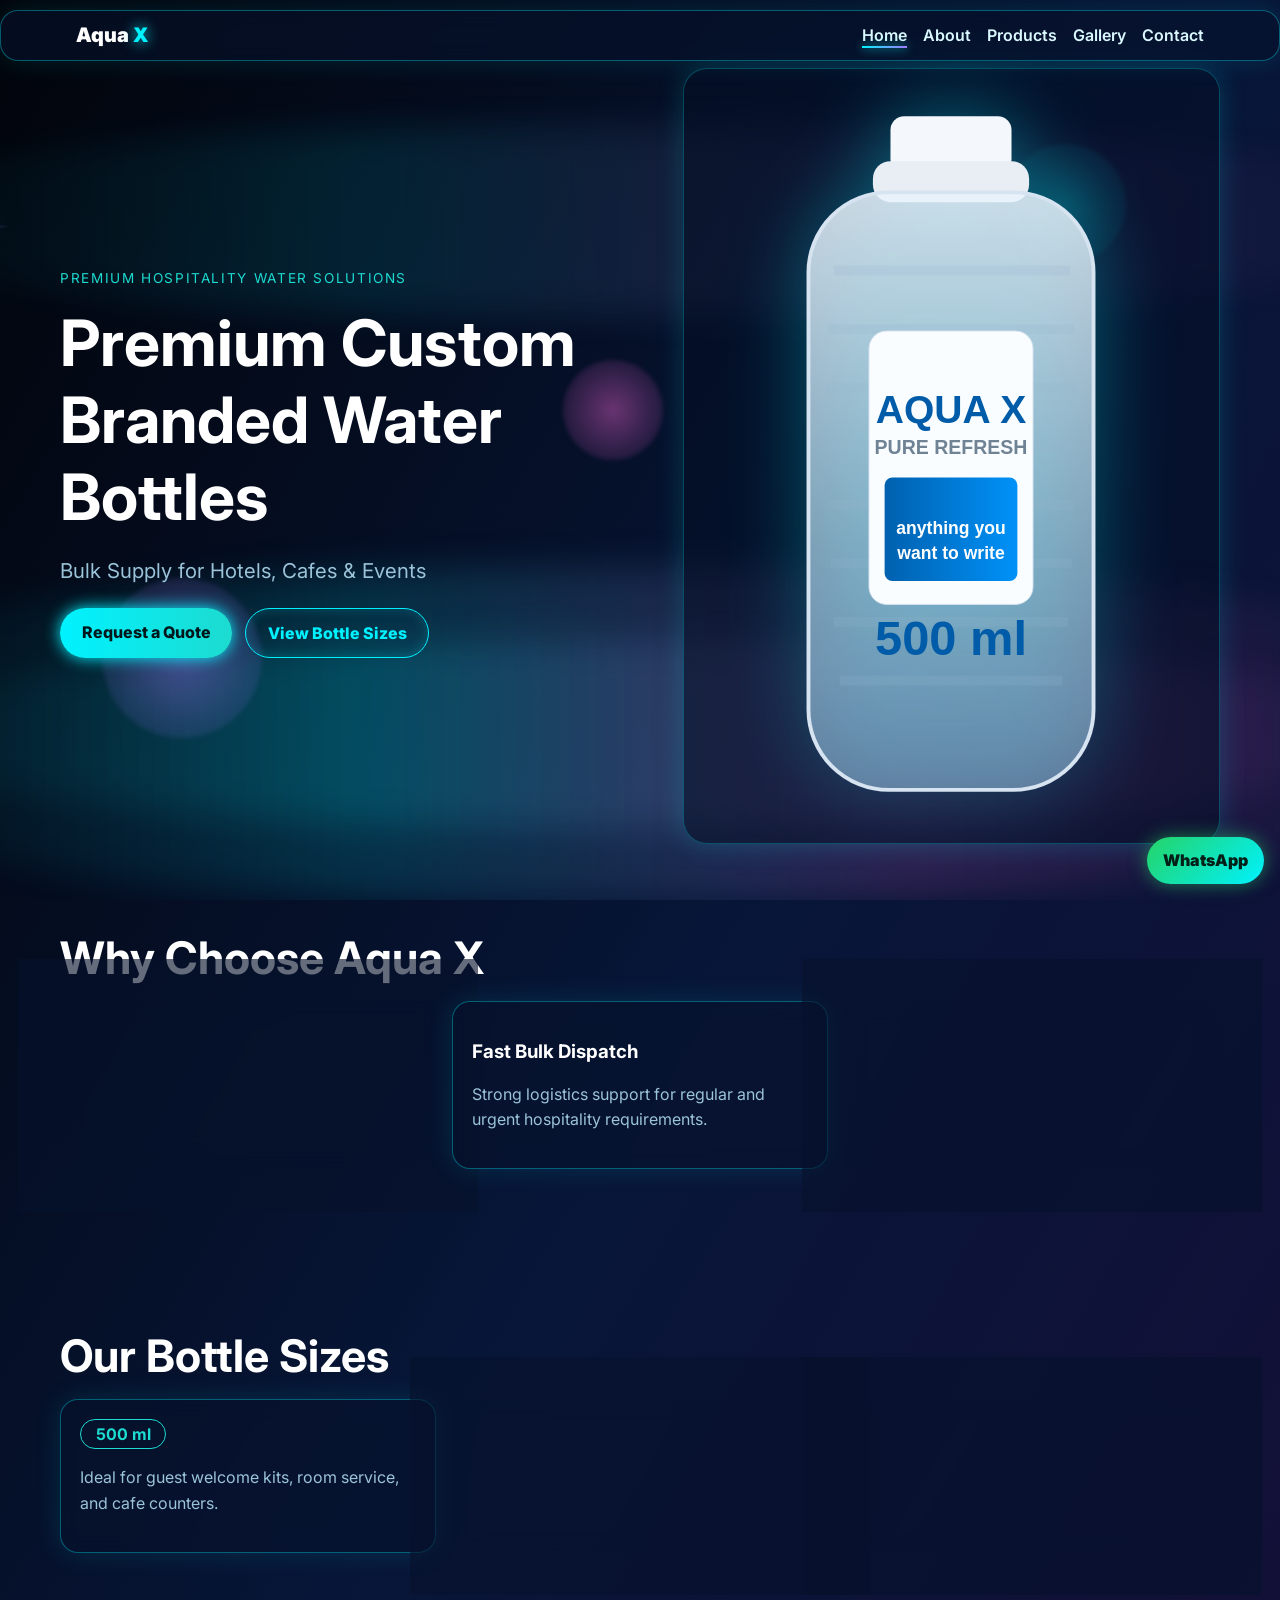
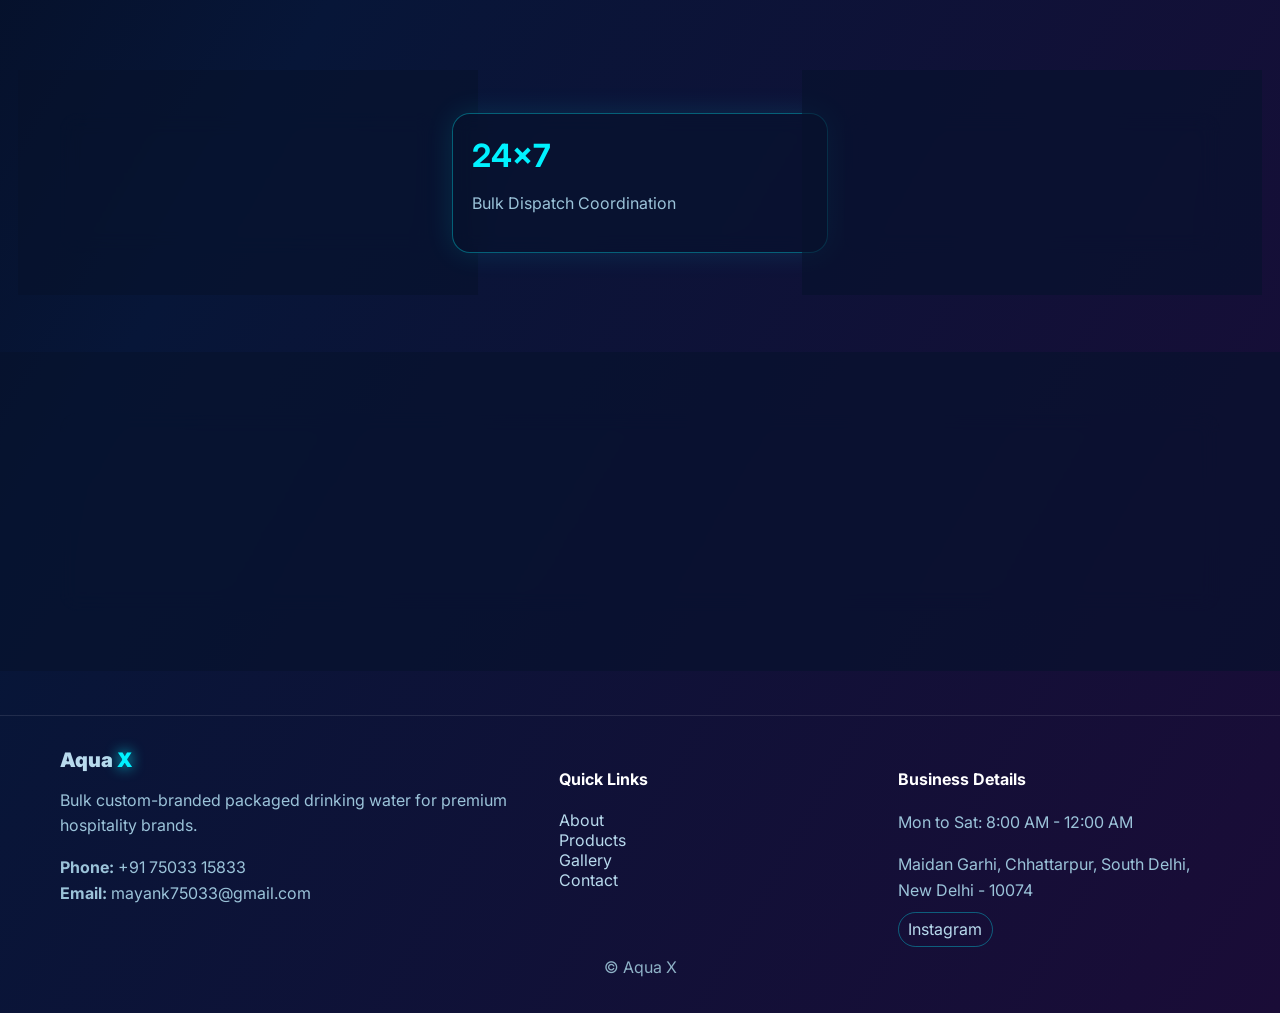
==== commit 7f3c41e1: "Switch enquiry actions to WhatsApp and fix homepage bottle visibility" ====
--- a/index.html
+++ b/index.html
@@ -41,11 +41,11 @@
         <h1>Premium Custom Branded Water Bottles</h1>
         <p class="subheading">Bulk Supply for Hotels, Cafes &amp; Events</p>
         <div class="hero-actions">
-          <a class="btn neon" href="mailto:mayank75033@gmail.com?subject=Request%20Quote%20-%20Aqua%20X&body=Hi%20Aqua%20X%2C%20I%20want%20to%20customize%20bulk%20water%20bottles.">Request a Quote</a>
+          <a class="btn neon" href="https://wa.me/917503315833?text=Hi%20Aqua%20X%2C%20I%20want%20to%20customize%20bulk%20water%20bottles." target="_blank" rel="noopener">Request a Quote</a>
           <a class="btn neon-outline" href="products.html">View Bottle Sizes</a>
         </div>
       </div>
-      <div class="hero-visual reveal" data-delay="140">
+      <div class="hero-visual">
         <img class="hero-bottle" src="assets/aquax-bottle.svg" alt="Aqua X 500 ml custom bottle" />
       </div>
     </section>
@@ -80,7 +80,7 @@
       <div class="cta-box glass reveal" data-parallax="0.05">
         <h2>Let’s Customize Your Brand Bottle</h2>
         <p>Share your quantity, design preference and delivery location. Our team will assist quickly.</p>
-        <a class="btn neon" href="mailto:mayank75033@gmail.com?subject=Bulk%20Order%20Enquiry&body=Hi%2C%20I%20need%20___%20quantity%20for%20custom%20branded%20water%20bottles.">Start Bulk Enquiry</a>
+        <a class="btn neon" href="https://wa.me/917503315833?text=Hi%2C%20I%20need%20___%20quantity%20for%20custom%20branded%20water%20bottles." target="_blank" rel="noopener">Start Bulk Enquiry</a>
       </div>
     </section>
   </main>
--- a/styles.css
+++ b/styles.css
@@ -40,6 +40,7 @@
 .eyebrow{font-size:.85rem;letter-spacing:.12em;text-transform:uppercase;color:var(--turq)}
 .hero h1{font-size:clamp(2rem,6vw,4rem);margin:.4rem 0}.subheading{font-size:clamp(1rem,2vw,1.28rem)}
 .hero-actions{display:flex;gap:.8rem;flex-wrap:wrap}
+.hero-visual{display:grid;place-items:center;padding:1rem;border:1px solid rgba(0,242,255,.25);border-radius:24px;background:rgba(5,16,38,.55);box-shadow:0 0 28px rgba(0,242,255,.18)}
 .hero-bottle{width:min(410px,95%);display:block;margin:0 auto;filter:drop-shadow(0 0 40px rgba(0,242,255,.4));animation:bob 4.5s ease-in-out infinite}
 @keyframes bob{50%{transform:translateY(-14px)}}
 
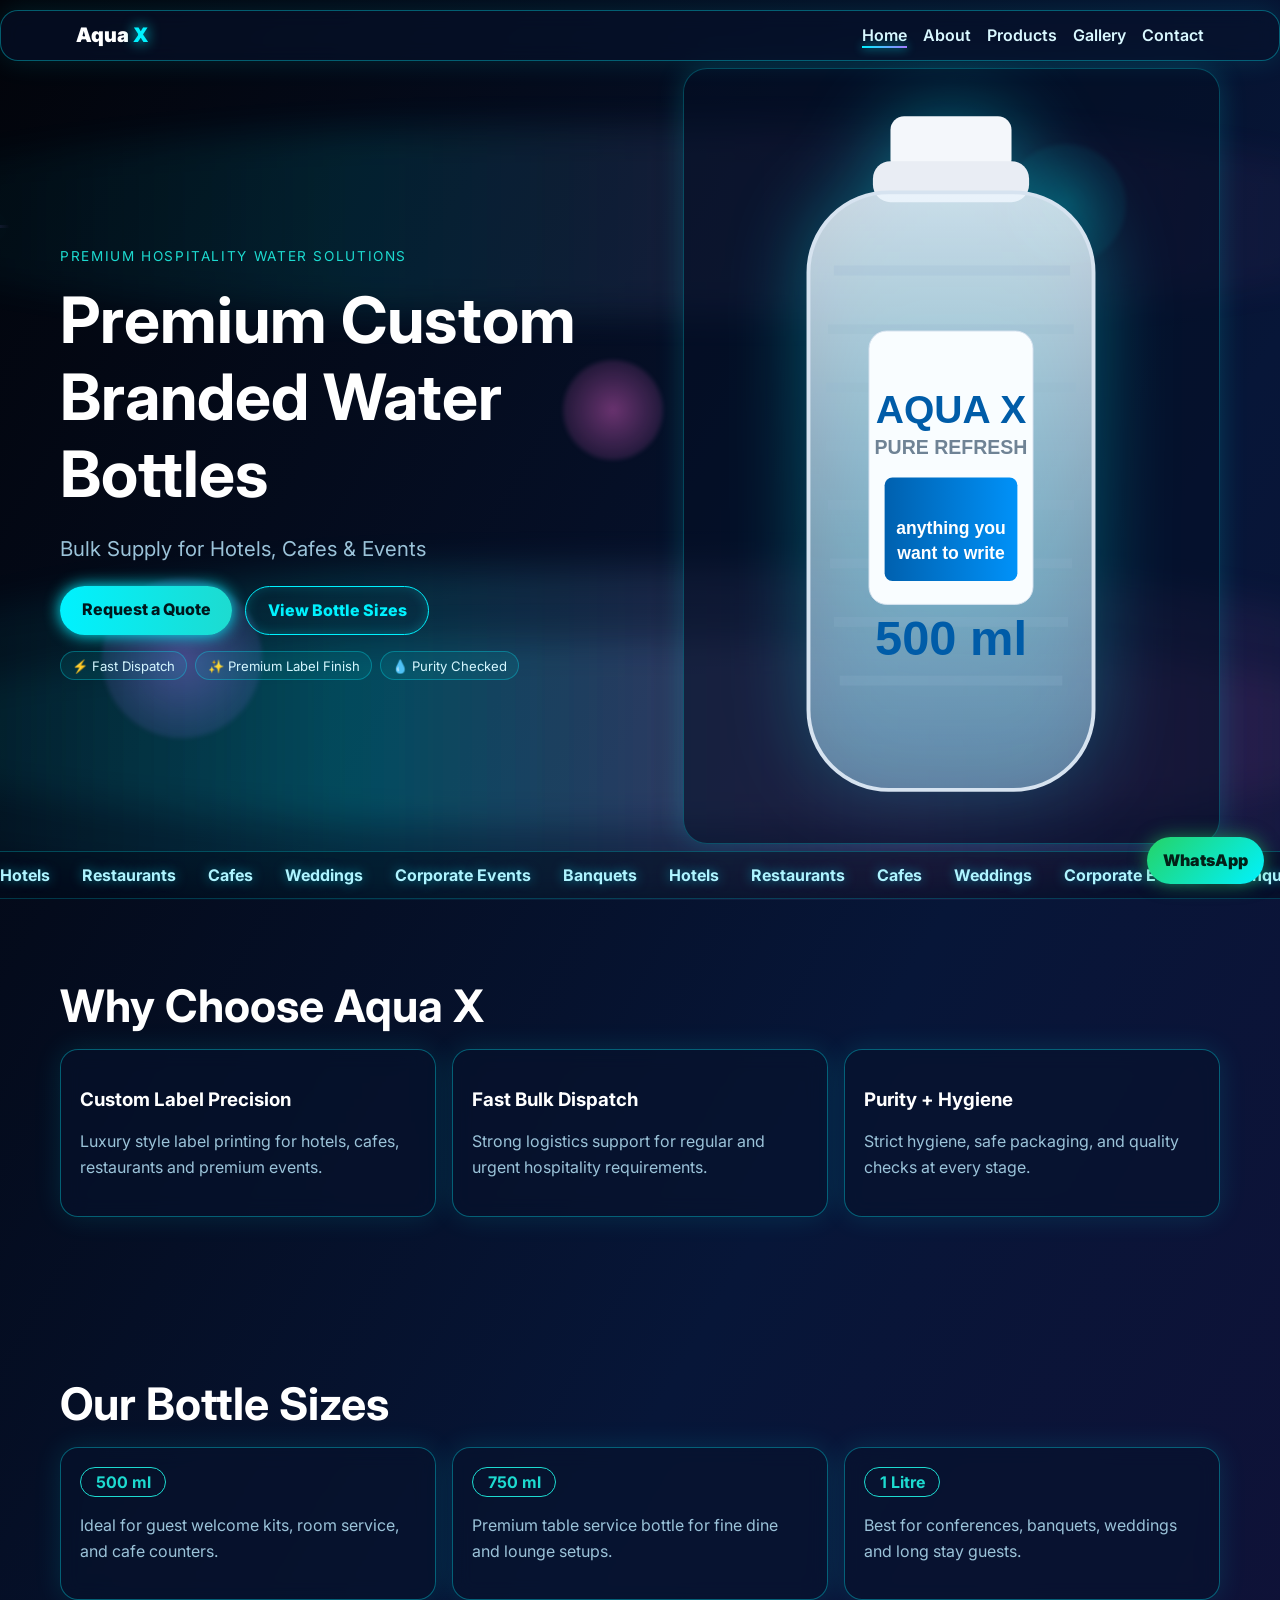
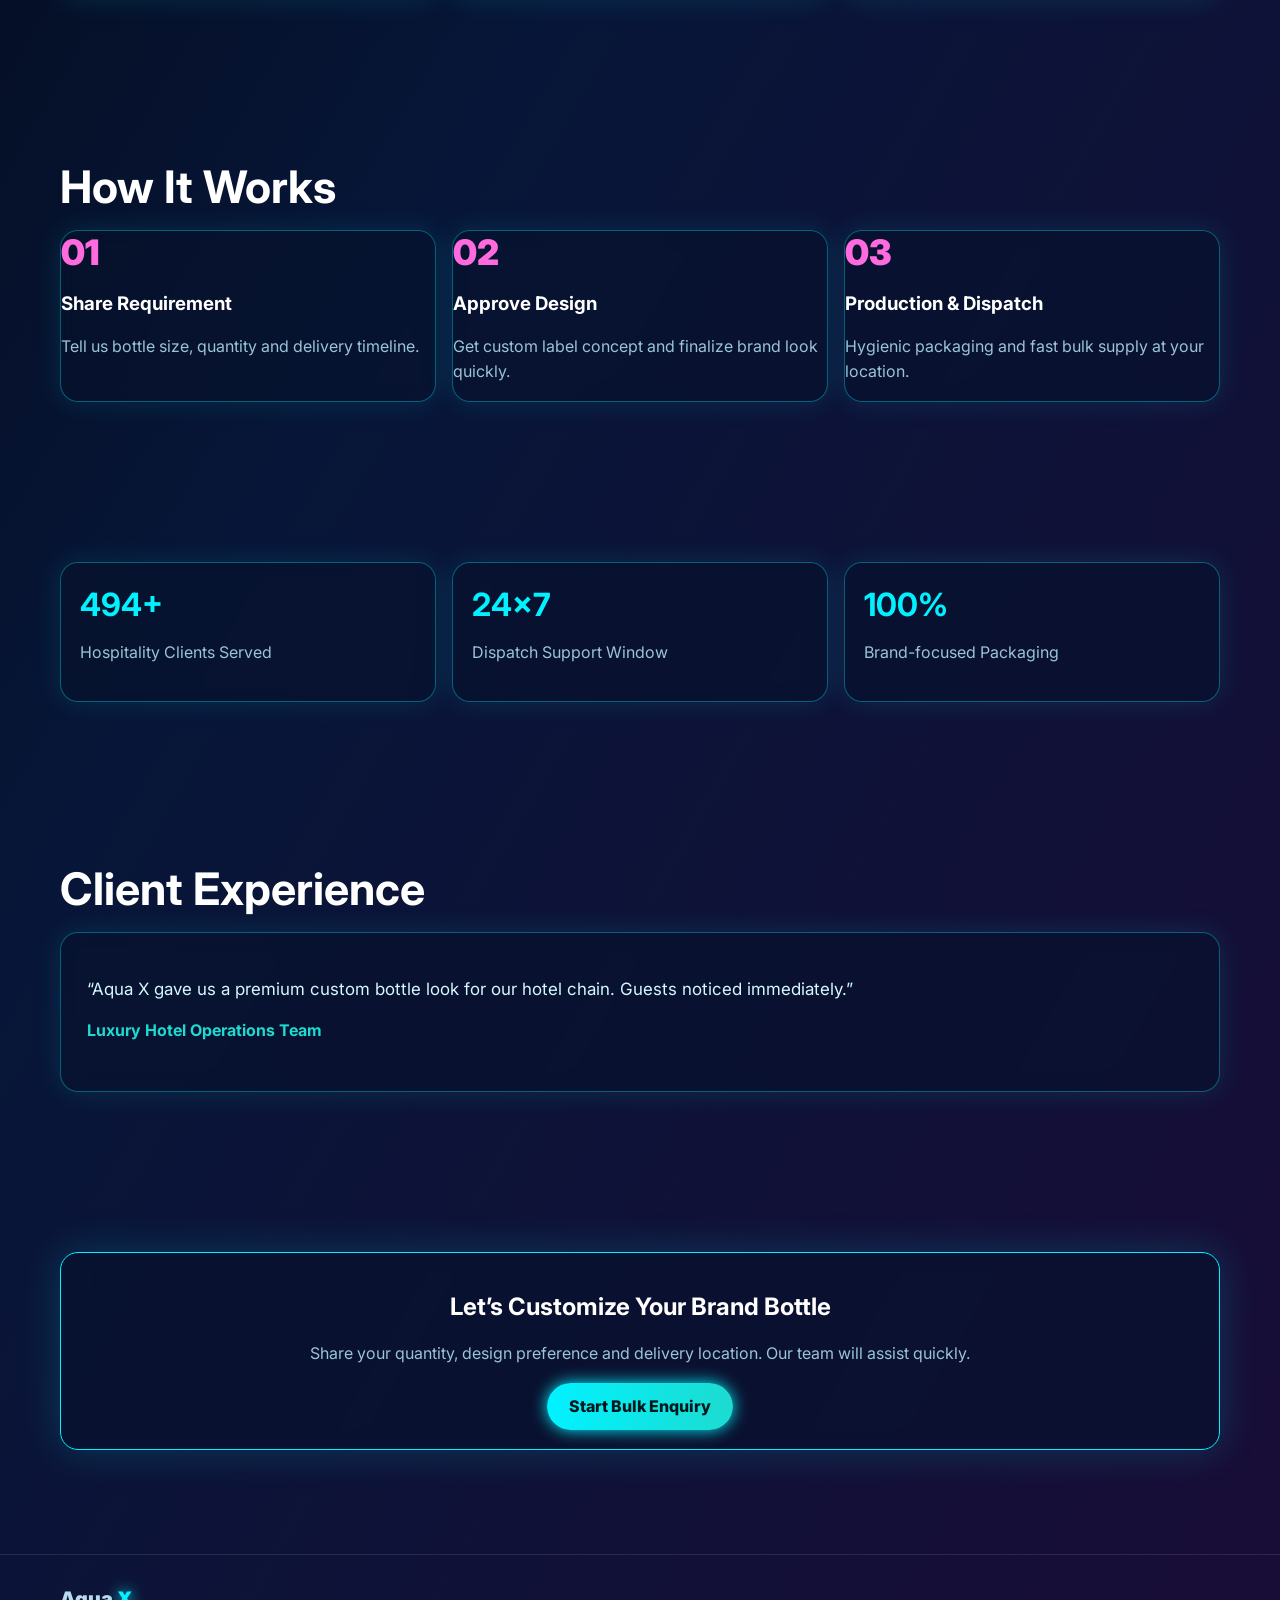
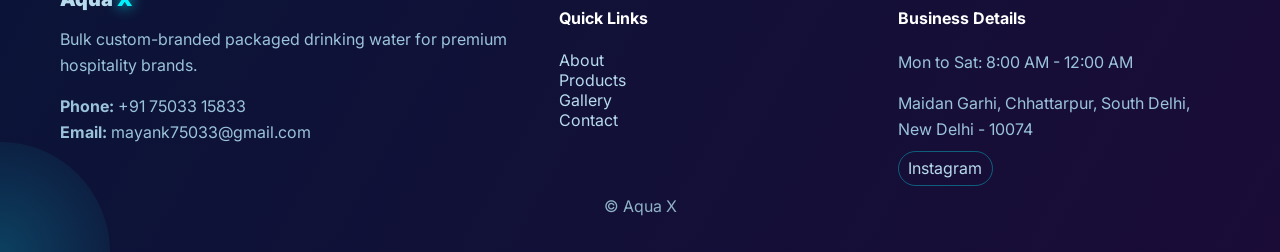
==== commit 6cd11e14: "Add richer colorful animations and interactive homepage experiences" ====
--- a/index.html
+++ b/index.html
@@ -44,35 +44,63 @@
           <a class="btn neon" href="https://wa.me/917503315833?text=Hi%20Aqua%20X%2C%20I%20want%20to%20customize%20bulk%20water%20bottles." target="_blank" rel="noopener">Request a Quote</a>
           <a class="btn neon-outline" href="products.html">View Bottle Sizes</a>
         </div>
+        <div class="tag-row reveal" data-delay="150">
+          <span>⚡ Fast Dispatch</span><span>✨ Premium Label Finish</span><span>💧 Purity Checked</span>
+        </div>
       </div>
-      <div class="hero-visual">
+      <div class="hero-visual" data-tilt>
         <img class="hero-bottle" src="assets/aquax-bottle.svg" alt="Aqua X 500 ml custom bottle" />
+      </div>
+    </section>
+
+    <section class="marquee-wrap reveal" data-delay="100">
+      <div class="marquee-track">
+        <span>Hotels</span><span>Restaurants</span><span>Cafes</span><span>Weddings</span><span>Corporate Events</span><span>Banquets</span>
+        <span>Hotels</span><span>Restaurants</span><span>Cafes</span><span>Weddings</span><span>Corporate Events</span><span>Banquets</span>
       </div>
     </section>
 
     <section class="section container">
       <h2 class="section-title reveal">Why Choose Aqua X</h2>
       <div class="card-grid three-up">
-        <article class="feature-card glass reveal"><h3>Custom Label Precision</h3><p>Luxury style label printing for hotels, cafes, restaurants and premium events.</p></article>
-        <article class="feature-card glass reveal" data-delay="100"><h3>Fast Bulk Dispatch</h3><p>Strong logistics support for regular and urgent hospitality requirements.</p></article>
-        <article class="feature-card glass reveal" data-delay="180"><h3>Purity + Hygiene</h3><p>Strict hygiene, safe packaging, and quality checks at every stage.</p></article>
+        <article class="feature-card glass reveal" data-tilt><h3>Custom Label Precision</h3><p>Luxury style label printing for hotels, cafes, restaurants and premium events.</p></article>
+        <article class="feature-card glass reveal" data-delay="100" data-tilt><h3>Fast Bulk Dispatch</h3><p>Strong logistics support for regular and urgent hospitality requirements.</p></article>
+        <article class="feature-card glass reveal" data-delay="180" data-tilt><h3>Purity + Hygiene</h3><p>Strict hygiene, safe packaging, and quality checks at every stage.</p></article>
       </div>
     </section>
 
     <section class="section container">
       <h2 class="section-title reveal">Our Bottle Sizes</h2>
       <div class="card-grid three-up">
-        <article class="product-card glass reveal"><div class="size-pill">500 ml</div><p>Ideal for guest welcome kits, room service, and cafe counters.</p></article>
-        <article class="product-card glass reveal" data-delay="120"><div class="size-pill">750 ml</div><p>Premium table service bottle for fine dine and lounge setups.</p></article>
-        <article class="product-card glass reveal" data-delay="220"><div class="size-pill">1 Litre</div><p>Best for conferences, banquets, weddings and long stay guests.</p></article>
+        <article class="product-card glass reveal" data-tilt><div class="size-pill">500 ml</div><p>Ideal for guest welcome kits, room service, and cafe counters.</p></article>
+        <article class="product-card glass reveal" data-delay="120" data-tilt><div class="size-pill">750 ml</div><p>Premium table service bottle for fine dine and lounge setups.</p></article>
+        <article class="product-card glass reveal" data-delay="220" data-tilt><div class="size-pill">1 Litre</div><p>Best for conferences, banquets, weddings and long stay guests.</p></article>
+      </div>
+    </section>
+
+    <section class="section container">
+      <h2 class="section-title reveal">How It Works</h2>
+      <div class="process-grid">
+        <article class="glass process-card reveal" data-tilt><span>01</span><h3>Share Requirement</h3><p>Tell us bottle size, quantity and delivery timeline.</p></article>
+        <article class="glass process-card reveal" data-delay="100" data-tilt><span>02</span><h3>Approve Design</h3><p>Get custom label concept and finalize brand look quickly.</p></article>
+        <article class="glass process-card reveal" data-delay="200" data-tilt><span>03</span><h3>Production & Dispatch</h3><p>Hygienic packaging and fast bulk supply at your location.</p></article>
       </div>
     </section>
 
     <section class="section container">
       <div class="stats-grid">
-        <div class="stat glass reveal"><h3>500+</h3><p>Hospitality Clients Served</p></div>
-        <div class="stat glass reveal" data-delay="120"><h3>24x7</h3><p>Bulk Dispatch Coordination</p></div>
-        <div class="stat glass reveal" data-delay="220"><h3>100%</h3><p>Brand-focused Custom Packaging</p></div>
+        <div class="stat glass reveal" data-tilt><h3 data-count="500">0</h3><p>Hospitality Clients Served</p></div>
+        <div class="stat glass reveal" data-delay="120" data-tilt><h3 data-count="24">0</h3><p>Dispatch Support Window</p></div>
+        <div class="stat glass reveal" data-delay="220" data-tilt><h3 data-count="100">0</h3><p>Brand-focused Packaging</p></div>
+      </div>
+    </section>
+
+    <section class="section container">
+      <h2 class="section-title reveal">Client Experience</h2>
+      <div class="testimonial-slider glass reveal" data-tilt>
+        <article class="testimonial-card active"><p>“Aqua X gave us a premium custom bottle look for our hotel chain. Guests noticed immediately.”</p><h4>Luxury Hotel Operations Team</h4></article>
+        <article class="testimonial-card"><p>“Best part is fast response and clean quality. Perfect for restaurant table service.”</p><h4>Fine-Dine Restaurant Manager</h4></article>
+        <article class="testimonial-card"><p>“Event branding looked super premium. Bulk dispatch arrived right on schedule.”</p><h4>Event Planner, Delhi NCR</h4></article>
       </div>
     </section>
 
--- a/styles.css
+++ b/styles.css
@@ -25,10 +25,14 @@
 .orb-1{width:120px;height:120px;background:radial-gradient(circle,#00f2ff66,#00f2ff00);top:16%;right:12%}
 .orb-2{width:160px;height:160px;background:radial-gradient(circle,#a379ff66,#a379ff00);bottom:18%;left:8%;animation-delay:2s}
 .orb-3{width:100px;height:100px;background:radial-gradient(circle,#ff6adf66,#ff6adf00);top:40%;left:44%;animation-delay:4s}
+.bubble{position:absolute;bottom:-30px;width:14px;height:14px;border-radius:50%;background:radial-gradient(circle,#9df8ff,#00f2ff55);animation:bubbleRise 12s linear infinite;opacity:.7}
 @keyframes drift{from{transform:translateX(-2%) translateY(0)}to{transform:translateX(4%) translateY(-18px)}}
-@keyframes streak{to{transform:translateX(150vw)}} @keyframes float{50%{transform:translateY(-22px)}}
+@keyframes streak{to{transform:translateX(150vw)}}
+@keyframes float{50%{transform:translateY(-22px)}}
+@keyframes bubbleRise{0%{transform:translateY(0) scale(.8)}100%{transform:translateY(-110vh) scale(1.4);opacity:0}}
 
-.glass{background:var(--glass);border:1px solid var(--border);backdrop-filter:blur(10px);border-radius:18px;box-shadow:0 0 28px rgba(0,242,255,.12)}
+.glass{background:var(--glass);border:1px solid var(--border);backdrop-filter:blur(10px);border-radius:18px;box-shadow:0 0 28px rgba(0,242,255,.12);transition:transform .3s, box-shadow .3s}
+.glass:hover{box-shadow:0 0 35px rgba(0,242,255,.25)}
 .site-header{position:sticky;top:0;z-index:40;margin-top:.6rem}
 .nav-wrap{display:flex;justify-content:space-between;align-items:center;padding:.8rem 1rem}
 .brand{text-decoration:none;font-weight:900;color:#fff;font-size:1.25rem}.brand span{color:var(--neon);text-shadow:0 0 14px var(--neon)}
@@ -43,6 +47,12 @@
 .hero-visual{display:grid;place-items:center;padding:1rem;border:1px solid rgba(0,242,255,.25);border-radius:24px;background:rgba(5,16,38,.55);box-shadow:0 0 28px rgba(0,242,255,.18)}
 .hero-bottle{width:min(410px,95%);display:block;margin:0 auto;filter:drop-shadow(0 0 40px rgba(0,242,255,.4));animation:bob 4.5s ease-in-out infinite}
 @keyframes bob{50%{transform:translateY(-14px)}}
+.tag-row{margin-top:1rem;display:flex;flex-wrap:wrap;gap:.5rem}.tag-row span{padding:.35rem .7rem;border:1px solid rgba(0,242,255,.3);border-radius:999px;font-size:.82rem;background:rgba(0,242,255,.08);color:#d5f7ff}
+
+.marquee-wrap{overflow:hidden;border-top:1px solid rgba(0,242,255,.25);border-bottom:1px solid rgba(0,242,255,.2);background:rgba(2,12,28,.45);padding:.8rem 0}
+.marquee-track{display:flex;gap:2rem;white-space:nowrap;animation:marquee 22s linear infinite}
+.marquee-track span{font-weight:700;color:#aef4ff;text-shadow:0 0 12px rgba(0,242,255,.5)}
+@keyframes marquee{from{transform:translateX(0)}to{transform:translateX(-50%)}}
 
 .btn{display:inline-block;padding:.85rem 1.35rem;border-radius:999px;text-decoration:none;font-weight:800;transition:.2s ease}
 .btn:hover{transform:translateY(-3px) scale(1.03)}.neon{background:linear-gradient(90deg,var(--neon),var(--turq));color:#00171c;box-shadow:0 0 16px var(--neon)}
@@ -52,9 +62,15 @@
 .card-grid{display:grid;gap:1rem}.three-up{grid-template-columns:repeat(3,1fr)}
 .feature-card,.product-card,.icon-card,.cta-box,.stat,.timeline{padding:1.2rem}
 .size-pill{display:inline-block;padding:.25rem .9rem;border:1px solid var(--turq);border-radius:999px;color:var(--turq);font-weight:700}
+.process-grid{display:grid;grid-template-columns:repeat(3,1fr);gap:1rem}.process-card span{font-size:2.2rem;font-weight:900;color:var(--pink)}
 .stats-grid{display:grid;grid-template-columns:repeat(3,1fr);gap:1rem}.stat h3{font-size:2rem;margin:.2rem 0;color:var(--neon)}
 .cta-box{text-align:center;border:1px solid var(--neon);box-shadow:0 0 40px rgba(0,242,255,.18)}
 .timeline ul{margin:.5rem 0 0;padding-left:1rem}.timeline li{margin:.35rem 0;color:#cde8f8}
+
+.testimonial-slider{position:relative;padding:1.6rem;min-height:160px}
+.testimonial-card{display:none;animation:fadeIn .45s ease}.testimonial-card.active{display:block}
+.testimonial-card p{font-size:1.06rem;color:#d6f8ff}.testimonial-card h4{margin:.8rem 0 0;color:var(--turq)}
+@keyframes fadeIn{from{opacity:0;transform:translateY(8px)}to{opacity:1;transform:translateY(0)}}
 
 .gallery-grid{display:grid;grid-template-columns:repeat(3,1fr);gap:1rem}
 .gallery-item{margin:0;border-radius:14px;overflow:hidden;border:1px solid var(--border);background:rgba(8,15,33,.7)}
@@ -74,6 +90,16 @@
 
 .reveal{opacity:0;transform:translateY(16px);transition:.6s ease}.reveal.visible{opacity:1;transform:translateY(0)}
 .page-transition{position:fixed;inset:0;pointer-events:none;z-index:100;background:radial-gradient(circle,rgba(0,242,255,.14),rgba(2,8,16,.95));opacity:0;transition:opacity .35s}.page-transition.active{opacity:1}
+.cursor-glow{position:fixed;width:220px;height:220px;border-radius:50%;background:radial-gradient(circle,rgba(0,242,255,.2),rgba(0,242,255,0));pointer-events:none;z-index:5;transform:translate(-50%,-50%);mix-blend-mode:screen}
 
-@media (max-width:980px){.hero{grid-template-columns:1fr;text-align:center;padding-top:2rem}.hero-actions{justify-content:center}.three-up,.stats-grid,.gallery-grid,.contact-layout,.footer-grid{grid-template-columns:1fr 1fr}}
-@media (max-width:700px){.three-up,.stats-grid,.gallery-grid,.contact-layout,.footer-grid{grid-template-columns:1fr}.menu-toggle{display:inline-block;padding:.4rem .55rem}.nav-links{position:absolute;right:0;top:130%;display:none;flex-direction:column;background:rgba(3,12,26,.95);border:1px solid var(--border);padding:.6rem;border-radius:12px}.nav-links.open{display:flex}}
+@media (max-width:980px){
+  .hero{grid-template-columns:1fr;text-align:center;padding-top:2rem}
+  .hero-actions{justify-content:center}
+  .three-up,.stats-grid,.gallery-grid,.contact-layout,.footer-grid,.process-grid{grid-template-columns:1fr 1fr}
+}
+@media (max-width:700px){
+  .three-up,.stats-grid,.gallery-grid,.contact-layout,.footer-grid,.process-grid{grid-template-columns:1fr}
+  .menu-toggle{display:inline-block;padding:.4rem .55rem}
+  .nav-links{position:absolute;right:0;top:130%;display:none;flex-direction:column;background:rgba(3,12,26,.95);border:1px solid var(--border);padding:.6rem;border-radius:12px}
+  .nav-links.open{display:flex}
+}
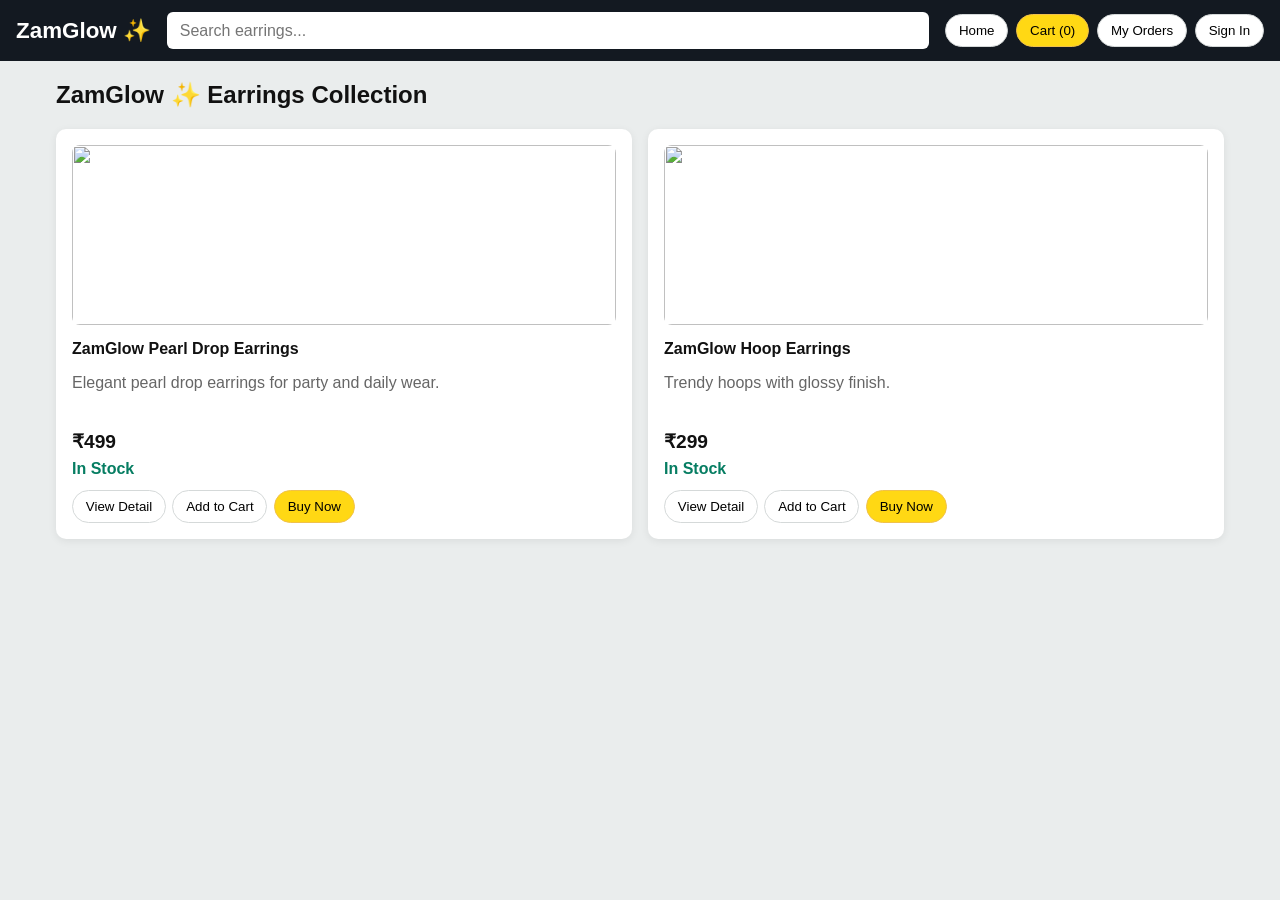
==== commit c4378978: "Rebrand to ZamGlow and unify admin login with improved stock and order controls" ====
--- a/index.html
+++ b/index.html
@@ -1,140 +1,132 @@
-<!DOCTYPE html>
+<!doctype html>
 <html lang="en">
-<head>
-  <meta charset="UTF-8" />
-  <meta name="viewport" content="width=device-width, initial-scale=1.0" />
-  <title>Aqua X | Premium Custom Branded Water Bottles</title>
-  <meta name="description" content="Aqua X premium custom branded packaged drinking water supplier for hotels, cafes, restaurants, and events." />
-  <link rel="preconnect" href="https://fonts.googleapis.com" />
-  <link rel="preconnect" href="https://fonts.gstatic.com" crossorigin />
-  <link href="https://fonts.googleapis.com/css2?family=Inter:wght@400;500;600;700;800;900&display=swap" rel="stylesheet" />
-  <link rel="stylesheet" href="styles.css" />
-</head>
-<body>
-  <div class="page-transition"></div>
-  <div class="animated-bg" aria-hidden="true">
-    <div class="wave wave-1"></div><div class="wave wave-2"></div><div class="wave wave-3"></div>
-    <div class="light-streak streak-1"></div><div class="light-streak streak-2"></div><div class="light-streak streak-3"></div>
-    <span class="orb orb-1"></span><span class="orb orb-2"></span><span class="orb orb-3"></span>
-  </div>
+  <head>
+    <meta charset="UTF-8" />
+    <meta name="viewport" content="width=device-width, initial-scale=1.0" />
+    <title>ZamGlow ✨ Store</title>
+    <link rel="stylesheet" href="styles.css" />
+  </head>
+  <body>
+    <header class="top-nav">
+      <div class="brand">ZamGlow ✨</div>
+      <div class="search-wrap">
+        <input id="searchInput" type="text" placeholder="Search earrings..." />
+      </div>
+      <div class="nav-right">
+        <button id="goHome" class="btn btn-light">Home</button>
+        <button id="goCheckout" class="btn btn-gold">Cart (<span id="cartCount">0</span>)</button>
+        <button id="goOrders" class="btn btn-light">My Orders</button>
+        <button id="authBtn" class="btn btn-light">Sign In</button>
+      </div>
+    </header>
 
-  <header class="site-header glass sticky">
-    <div class="container nav-wrap">
-      <a class="brand" href="index.html">Aqua <span>X</span></a>
-      <button class="menu-toggle" aria-label="Toggle navigation">☰</button>
-      <nav>
-        <ul class="nav-links">
-          <li><a class="active" href="index.html">Home</a></li>
-          <li><a href="about.html">About</a></li>
-          <li><a href="products.html">Products</a></li>
-          <li><a href="gallery.html">Gallery</a></li>
-          <li><a href="contact.html">Contact</a></li>
-        </ul>
-      </nav>
-    </div>
-  </header>
+    <main class="container fade-in">
+      <section id="authSection" class="card hidden slide-up">
+        <h2>Account</h2>
+        <div class="tab-row">
+          <button data-tab="signin" class="tab active">Sign In</button>
+          <button data-tab="signup" class="tab">Create Account</button>
+        </div>
+        <form id="signinForm" class="auth-form">
+          <input required id="signinEmail" type="text" placeholder="Email / Username" />
+          <input required id="signinPassword" type="password" placeholder="Password" />
+          <button class="btn btn-gold" type="submit">Sign In</button>
+          <small>Admin login: username <b>admin username</b> and password <b>admin12345678</b></small>
+        </form>
+        <form id="signupForm" class="auth-form hidden">
+          <input required id="signupName" type="text" placeholder="Full Name" />
+          <input required id="signupEmail" type="email" placeholder="Email" />
+          <input required id="signupPhone" type="tel" placeholder="Phone" />
+          <input required id="signupPassword" type="password" placeholder="Password" />
+          <button class="btn btn-gold" type="submit">Create Account</button>
+        </form>
+        <p id="authMsg" class="msg"></p>
+      </section>
 
-  <main>
-    <section class="hero container" data-parallax="0.06">
-      <div class="hero-content reveal">
-        <p class="eyebrow">Premium Hospitality Water Solutions</p>
-        <h1>Premium Custom Branded Water Bottles</h1>
-        <p class="subheading">Bulk Supply for Hotels, Cafes &amp; Events</p>
-        <div class="hero-actions">
-          <a class="btn neon" href="https://wa.me/917503315833?text=Hi%20Aqua%20X%2C%20I%20want%20to%20customize%20bulk%20water%20bottles." target="_blank" rel="noopener">Request a Quote</a>
-          <a class="btn neon-outline" href="products.html">View Bottle Sizes</a>
+      <section id="storePage">
+        <h2>ZamGlow ✨ Earrings Collection</h2>
+        <div id="productGrid" class="grid"></div>
+      </section>
+
+      <section id="checkoutPage" class="hidden slide-up">
+        <h2>Payment & Delivery</h2>
+        <div class="checkout-layout">
+          <div class="card">
+            <h3>Cart Summary</h3>
+            <div id="cartItems"></div>
+            <div class="price-breakdown">
+              <p>Subtotal: ₹<span id="cartSubtotal">0</span></p>
+              <p>Delivery Charge: ₹<span id="deliveryCharge">0</span></p>
+              <p>Tax: ₹<span id="taxCharge">0</span></p>
+              <p class="total">Total: ₹<span id="cartTotal">0</span></p>
+            </div>
+          </div>
+
+          <div class="card">
+            <h3>Payment Method</h3>
+            <label class="pay-option"><input checked type="radio" name="pay" value="cod" /> Cash on Delivery</label>
+            <label class="pay-option"><input type="radio" name="pay" value="upi" disabled /> UPI <span class="coming">(Coming Soon)</span></label>
+            <label class="pay-option"><input type="radio" name="pay" value="net" disabled /> Net Banking <span class="coming">(Coming Soon)</span></label>
+
+            <h3>Delivery Address</h3>
+            <form id="addressForm">
+              <input required id="addrName" type="text" placeholder="Full Name" />
+              <input required id="addrPhone" type="tel" placeholder="Phone Number for call" />
+              <textarea required id="addrLine" placeholder="Flat, house no, building, area, street"></textarea>
+              <input required id="addrCity" type="text" placeholder="City" />
+              <input required id="addrState" type="text" placeholder="State" />
+              <input required id="addrPincode" type="text" placeholder="Pincode" />
+              <textarea id="addrInstruction" placeholder="Add delivery instruction (optional)"></textarea>
+              <button class="btn btn-light" type="submit">Add Address</button>
+            </form>
+
+            <div id="addressPreview" class="address-preview hidden"></div>
+            <button id="placeOrderBtn" class="btn btn-gold" disabled>Deliver on this Address & Place Order</button>
+          </div>
         </div>
-        <div class="tag-row reveal" data-delay="150">
-          <span>⚡ Fast Dispatch</span><span>✨ Premium Label Finish</span><span>💧 Purity Checked</span>
+      </section>
+
+      <section id="ordersPage" class="hidden slide-up">
+        <h2>My Orders</h2>
+        <div id="ordersList"></div>
+      </section>
+    </main>
+
+    <template id="productCardTpl">
+      <article class="product-card pop-in">
+        <img class="product-image" alt="" />
+        <h3 class="product-title"></h3>
+        <p class="product-desc"></p>
+        <p class="price">₹<span class="product-price"></span></p>
+        <p class="stock stock-label"></p>
+        <div class="btn-group">
+          <button class="btn btn-light view-btn">View Detail</button>
+          <button class="btn btn-light cart-btn">Add to Cart</button>
+          <button class="btn btn-gold buy-btn">Buy Now</button>
         </div>
-      </div>
-      <div class="hero-visual" data-tilt>
-        <img class="hero-bottle" src="assets/aquax-bottle.svg" alt="Aqua X 500 ml custom bottle" />
-      </div>
-    </section>
+      </article>
+    </template>
 
-    <section class="marquee-wrap reveal" data-delay="100">
-      <div class="marquee-track">
-        <span>Hotels</span><span>Restaurants</span><span>Cafes</span><span>Weddings</span><span>Corporate Events</span><span>Banquets</span>
-        <span>Hotels</span><span>Restaurants</span><span>Cafes</span><span>Weddings</span><span>Corporate Events</span><span>Banquets</span>
-      </div>
-    </section>
+    <template id="orderCardTpl">
+      <article class="card order-card pop-in">
+        <h3 class="order-id"></h3>
+        <p><strong>Product:</strong> <span class="order-item"></span></p>
+        <p><strong>Status:</strong> <span class="order-status badge"></span></p>
+        <p><strong>Qty:</strong> <span class="order-qty"></span> | <strong>Price:</strong> ₹<span class="order-price"></span></p>
+        <p class="cancel-note hidden"></p>
+        <div class="btn-group">
+          <button class="btn btn-light track-btn">Track Package</button>
+          <button class="btn btn-light cancel-btn">Request Cancellation</button>
+        </div>
+        <div class="track-bar mini-track hidden">
+          <div class="step" data-step="order">Order</div>
+          <div class="step" data-step="shipped">Shipped</div>
+          <div class="step" data-step="out_for_delivery">Out for Delivery</div>
+          <div class="step" data-step="delivered">Delivered</div>
+        </div>
+      </article>
+    </template>
 
-    <section class="section container">
-      <h2 class="section-title reveal">Why Choose Aqua X</h2>
-      <div class="card-grid three-up">
-        <article class="feature-card glass reveal" data-tilt><h3>Custom Label Precision</h3><p>Luxury style label printing for hotels, cafes, restaurants and premium events.</p></article>
-        <article class="feature-card glass reveal" data-delay="100" data-tilt><h3>Fast Bulk Dispatch</h3><p>Strong logistics support for regular and urgent hospitality requirements.</p></article>
-        <article class="feature-card glass reveal" data-delay="180" data-tilt><h3>Purity + Hygiene</h3><p>Strict hygiene, safe packaging, and quality checks at every stage.</p></article>
-      </div>
-    </section>
-
-    <section class="section container">
-      <h2 class="section-title reveal">Our Bottle Sizes</h2>
-      <div class="card-grid three-up">
-        <article class="product-card glass reveal" data-tilt><div class="size-pill">500 ml</div><p>Ideal for guest welcome kits, room service, and cafe counters.</p></article>
-        <article class="product-card glass reveal" data-delay="120" data-tilt><div class="size-pill">750 ml</div><p>Premium table service bottle for fine dine and lounge setups.</p></article>
-        <article class="product-card glass reveal" data-delay="220" data-tilt><div class="size-pill">1 Litre</div><p>Best for conferences, banquets, weddings and long stay guests.</p></article>
-      </div>
-    </section>
-
-    <section class="section container">
-      <h2 class="section-title reveal">How It Works</h2>
-      <div class="process-grid">
-        <article class="glass process-card reveal" data-tilt><span>01</span><h3>Share Requirement</h3><p>Tell us bottle size, quantity and delivery timeline.</p></article>
-        <article class="glass process-card reveal" data-delay="100" data-tilt><span>02</span><h3>Approve Design</h3><p>Get custom label concept and finalize brand look quickly.</p></article>
-        <article class="glass process-card reveal" data-delay="200" data-tilt><span>03</span><h3>Production & Dispatch</h3><p>Hygienic packaging and fast bulk supply at your location.</p></article>
-      </div>
-    </section>
-
-    <section class="section container">
-      <div class="stats-grid">
-        <div class="stat glass reveal" data-tilt><h3 data-count="500">0</h3><p>Hospitality Clients Served</p></div>
-        <div class="stat glass reveal" data-delay="120" data-tilt><h3 data-count="24">0</h3><p>Dispatch Support Window</p></div>
-        <div class="stat glass reveal" data-delay="220" data-tilt><h3 data-count="100">0</h3><p>Brand-focused Packaging</p></div>
-      </div>
-    </section>
-
-    <section class="section container">
-      <h2 class="section-title reveal">Client Experience</h2>
-      <div class="testimonial-slider glass reveal" data-tilt>
-        <article class="testimonial-card active"><p>“Aqua X gave us a premium custom bottle look for our hotel chain. Guests noticed immediately.”</p><h4>Luxury Hotel Operations Team</h4></article>
-        <article class="testimonial-card"><p>“Best part is fast response and clean quality. Perfect for restaurant table service.”</p><h4>Fine-Dine Restaurant Manager</h4></article>
-        <article class="testimonial-card"><p>“Event branding looked super premium. Bulk dispatch arrived right on schedule.”</p><h4>Event Planner, Delhi NCR</h4></article>
-      </div>
-    </section>
-
-    <section class="section container">
-      <div class="cta-box glass reveal" data-parallax="0.05">
-        <h2>Let’s Customize Your Brand Bottle</h2>
-        <p>Share your quantity, design preference and delivery location. Our team will assist quickly.</p>
-        <a class="btn neon" href="https://wa.me/917503315833?text=Hi%2C%20I%20need%20___%20quantity%20for%20custom%20branded%20water%20bottles." target="_blank" rel="noopener">Start Bulk Enquiry</a>
-      </div>
-    </section>
-  </main>
-
-  <a class="whatsapp-float" href="https://wa.me/917503315833?text=I%20want%20to%20customize" target="_blank" rel="noopener" aria-label="Chat on WhatsApp">WhatsApp</a>
-
-  <footer class="site-footer">
-    <div class="container footer-grid">
-      <div>
-        <a class="brand" href="index.html">Aqua <span>X</span></a>
-        <p>Bulk custom-branded packaged drinking water for premium hospitality brands.</p>
-        <p><strong>Phone:</strong> +91 75033 15833<br><strong>Email:</strong> mayank75033@gmail.com</p>
-      </div>
-      <div>
-        <h4>Quick Links</h4>
-        <ul><li><a href="about.html">About</a></li><li><a href="products.html">Products</a></li><li><a href="gallery.html">Gallery</a></li><li><a href="contact.html">Contact</a></li></ul>
-      </div>
-      <div>
-        <h4>Business Details</h4>
-        <p>Mon to Sat: 8:00 AM - 12:00 AM</p>
-        <p>Maidan Garhi, Chhattarpur, South Delhi, New Delhi - 10074</p>
-        <div class="socials"><a href="https://instagram.com/aqua_x_co" target="_blank" rel="noopener" aria-label="Instagram">Instagram</a></div>
-      </div>
-    </div>
-    <p class="copyright">© Aqua X</p>
-  </footer>
-  <script src="script.js"></script>
-</body>
+    <script src="app.js"></script>
+  </body>
 </html>
--- a/styles.css
+++ b/styles.css
@@ -1,105 +1,123 @@
 :root {
-  --bg-1: #02040a;
-  --bg-2: #071638;
-  --bg-3: #1a0c37;
-  --text: #d9f8ff;
-  --muted: #9bc3d9;
-  --neon: #00f2ff;
-  --turq: #1ddbd0;
-  --purple: #a379ff;
-  --pink: #ff6adf;
-  --glass: rgba(8, 18, 44, 0.62);
-  --border: rgba(0, 242, 255, 0.35);
+  --amazon-navy: #131921;
+  --amazon-blue: #232f3e;
+  --amazon-gold: #ffd814;
+  --amazon-gold-dark: #f3c200;
+  --bg: #eaeded;
+  --card: #fff;
+  --text: #111;
+  --muted: #666;
+  --ok: #067d62;
 }
-*{box-sizing:border-box} html{scroll-behavior:smooth}
-body{margin:0;font-family:'Inter',sans-serif;color:var(--text);background:linear-gradient(120deg,var(--bg-1),var(--bg-2) 45%,var(--bg-3));overflow-x:hidden}
-.container{width:min(1160px,92%);margin:0 auto}.section{padding:5rem 0}
-h1,h2,h3,h4{color:#fff}p{color:var(--muted);line-height:1.6}
+* { box-sizing: border-box; }
+body {
+  margin: 0;
+  font-family: Arial, Helvetica, sans-serif;
+  background: var(--bg);
+  color: var(--text);
+}
+.top-nav {
+  display: flex;
+  gap: 1rem;
+  align-items: center;
+  background: var(--amazon-navy);
+  color: #fff;
+  padding: 0.75rem 1rem;
+  position: sticky;
+  top: 0;
+  z-index: 100;
+}
+.brand { font-size: 1.4rem; font-weight: 700; }
+.search-wrap { flex: 1; }
+.search-wrap input { width: 100%; border-radius: 6px; border: none; padding: 0.6rem 0.8rem; }
+.nav-right { display: flex; align-items: center; gap: 0.5rem; }
+.admin-link { color: #fff; text-decoration: none; border: 1px solid #fff3; padding: 0.5rem 0.75rem; border-radius: 6px; }
+.container { max-width: 1200px; margin: 1rem auto; padding: 0 1rem; }
+.grid { display: grid; grid-template-columns: repeat(auto-fit, minmax(230px, 1fr)); gap: 1rem; }
+.product-card, .card {
+  background: var(--card);
+  border-radius: 10px;
+  padding: 1rem;
+  box-shadow: 0 2px 8px #00000012;
+  transition: transform 0.25s ease, box-shadow 0.25s ease;
+}
+.product-card:hover { transform: translateY(-4px); box-shadow: 0 8px 20px #00000024; }
+.product-image { width: 100%; height: 180px; object-fit: cover; border-radius: 8px; }
+.product-title { margin: 0.7rem 0 0.3rem; font-size: 1rem; }
+.product-desc { color: var(--muted); min-height: 40px; }
+.price { font-size: 1.2rem; font-weight: 700; margin: 0.4rem 0; }
+.stock { color: var(--ok); margin: 0.3rem 0 0.8rem; }
+.btn-group { display: flex; flex-wrap: wrap; gap: 0.4rem; }
+.btn {
+  border: 1px solid #d5d9d9;
+  background: #fff;
+  border-radius: 20px;
+  padding: 0.5rem 0.8rem;
+  cursor: pointer;
+}
+.btn:disabled { cursor: not-allowed; opacity: 0.55; }
+.btn-light:hover { background: #f7fafa; }
+.btn-gold { background: var(--amazon-gold); border-color: #f0c14b; }
+.btn-gold:hover { background: var(--amazon-gold-dark); }
+.hidden { display: none !important; }
+.checkout-layout { display: grid; grid-template-columns: 1fr 1fr; gap: 1rem; }
+.cart-row {
+  display: flex;
+  justify-content: space-between;
+  align-items: center;
+  gap: 0.5rem;
+  border-bottom: 1px solid #eee;
+  padding: 0.45rem 0;
+}
+.cart-row p { margin: 0.2rem 0 0; color: #555; }
+.cart-actions { display: flex; align-items: center; gap: 0.35rem; }
+.price-breakdown { border-top: 1px dashed #ccc; margin-top: 0.8rem; padding-top: 0.6rem; }
+.price-breakdown p { margin: 0.35rem 0; }
+.total { font-size: 1.2rem; font-weight: 700; }
+.auth-form, #addressForm { display: flex; flex-direction: column; gap: 0.5rem; }
+input, textarea, select { border: 1px solid #bbb; border-radius: 6px; padding: 0.55rem; font: inherit; width: 100%; }
+.tab-row { display: flex; gap: 0.5rem; margin-bottom: 0.6rem; }
+.tab { border-radius: 6px; }
+.tab.active { background: var(--amazon-blue); color: #fff; }
+.msg { min-height: 20px; color: #b12704; }
+.pay-option { display: block; margin: 0.35rem 0; }
+.coming { color: #b12704; font-size: 0.9rem; }
+.address-preview { background: #f7fafa; border: 1px solid #c7dede; border-radius: 8px; margin-top: 0.7rem; padding: 0.7rem; }
+.track-bar { display: grid; grid-template-columns: repeat(4, 1fr); gap: 0.4rem; margin-top: 1rem; }
+.step { text-align: center; border: 1px solid #bbb; border-radius: 20px; padding: 0.6rem; background: #fff; color: #666; }
+.step.active { background: #d4f5ea; border-color: #3cbf99; color: #064e3d; font-weight: 700; }
+.order-card { margin-bottom: 1rem; }
+.mini-track .step { font-size: 0.85rem; padding: 0.45rem; }
+.cancel-note { margin: 0.5rem 0; color: #b12704; font-weight: 600; }
+.admin-wrapper { max-width: 1280px; margin: 1rem auto; padding: 1rem; }
+.admin-grid { display: grid; grid-template-columns: 1fr 1.2fr; gap: 1rem; }
+.badge { padding: 0.25rem 0.5rem; border-radius: 999px; background: #ececec; text-transform: capitalize; }
+.filters { display: grid; grid-template-columns: 2fr 1fr; gap: 0.5rem; margin-bottom: 0.7rem; }
+.product-admin-row { display: grid; grid-template-columns: 100px 1fr; gap: 0.8rem; }
+.thumb { width: 100px; height: 100px; object-fit: cover; border-radius: 8px; }
+.inline-inputs { display: flex; gap: 0.5rem; margin-top: 0.5rem; }
+.detail-layout { display: grid; grid-template-columns: 1fr 1.2fr; gap: 1rem; }
+.detail-image { width: 100%; max-height: 420px; object-fit: cover; border-radius: 12px; }
+.admin-order-item { margin-bottom: 0.6rem; }
+.cancel-admin-box { margin-top: 0.5rem; background: #f7f7f7; border: 1px solid #ddd; border-radius: 8px; padding: 0.6rem; }
+.cancel-admin-box.pending { border-color: #f0c14b; background: #fff7d7; }
+hr { border: none; border-top: 1px solid #ddd; margin: 1rem 0; }
 
-.animated-bg{position:fixed;inset:0;z-index:-1;pointer-events:none;overflow:hidden}
-.wave{position:absolute;left:-15%;width:130%;height:260px;border-radius:45%;background:linear-gradient(90deg,transparent,rgba(0,242,255,.15),rgba(255,106,223,.15),transparent);filter:blur(18px);animation:drift 14s ease-in-out infinite alternate}
-.wave-1{bottom:8%}.wave-2{bottom:0;animation-duration:20s}.wave-3{top:14%;height:190px;opacity:.7;animation-duration:16s}
-.light-streak{position:absolute;width:330px;height:3px;background:linear-gradient(90deg,transparent,var(--neon),var(--purple),transparent);filter:drop-shadow(0 0 12px var(--neon));animation:streak 10s linear infinite}
-.streak-1{top:25%;left:-25%}.streak-2{top:58%;left:-30%;animation-delay:2s}.streak-3{top:74%;left:-35%;animation-delay:4s}
-.orb{position:absolute;display:block;border-radius:50%;filter:blur(2px);animation:float 10s ease-in-out infinite}
-.orb-1{width:120px;height:120px;background:radial-gradient(circle,#00f2ff66,#00f2ff00);top:16%;right:12%}
-.orb-2{width:160px;height:160px;background:radial-gradient(circle,#a379ff66,#a379ff00);bottom:18%;left:8%;animation-delay:2s}
-.orb-3{width:100px;height:100px;background:radial-gradient(circle,#ff6adf66,#ff6adf00);top:40%;left:44%;animation-delay:4s}
-.bubble{position:absolute;bottom:-30px;width:14px;height:14px;border-radius:50%;background:radial-gradient(circle,#9df8ff,#00f2ff55);animation:bubbleRise 12s linear infinite;opacity:.7}
-@keyframes drift{from{transform:translateX(-2%) translateY(0)}to{transform:translateX(4%) translateY(-18px)}}
-@keyframes streak{to{transform:translateX(150vw)}}
-@keyframes float{50%{transform:translateY(-22px)}}
-@keyframes bubbleRise{0%{transform:translateY(0) scale(.8)}100%{transform:translateY(-110vh) scale(1.4);opacity:0}}
+.stock-label { color: var(--ok); font-weight: 700; margin: 0.3rem 0 0.8rem; }
+.summary-grid { display: grid; grid-template-columns: repeat(5, minmax(80px,1fr)); gap: 0.4rem; margin-bottom: 0.7rem; }
+.summary-chip { background: #f4f4f4; border: 1px solid #ddd; border-radius: 8px; padding: 0.45rem; text-align: center; }
+.summary-chip strong { display:block; font-size: 1rem; }
+.summary-chip span { font-size: 0.75rem; text-transform: capitalize; color: #444; }
 
-.glass{background:var(--glass);border:1px solid var(--border);backdrop-filter:blur(10px);border-radius:18px;box-shadow:0 0 28px rgba(0,242,255,.12);transition:transform .3s, box-shadow .3s}
-.glass:hover{box-shadow:0 0 35px rgba(0,242,255,.25)}
-.site-header{position:sticky;top:0;z-index:40;margin-top:.6rem}
-.nav-wrap{display:flex;justify-content:space-between;align-items:center;padding:.8rem 1rem}
-.brand{text-decoration:none;font-weight:900;color:#fff;font-size:1.25rem}.brand span{color:var(--neon);text-shadow:0 0 14px var(--neon)}
-.nav-links{display:flex;gap:1rem;list-style:none;margin:0;padding:0}.nav-links a{color:var(--text);text-decoration:none;font-weight:600;position:relative}
-.nav-links a::after{content:"";position:absolute;left:0;bottom:-3px;width:0;height:2px;background:linear-gradient(90deg,var(--neon),var(--purple));box-shadow:0 0 10px var(--neon);transition:width .25s}
-.nav-links a:hover::after,.nav-links a.active::after{width:100%}.menu-toggle{display:none;background:transparent;color:#fff;border:1px solid var(--border);border-radius:8px}
 
-.hero{min-height:calc(100vh - 110px);display:grid;grid-template-columns:1.1fr 1fr;gap:2rem;align-items:center}
-.eyebrow{font-size:.85rem;letter-spacing:.12em;text-transform:uppercase;color:var(--turq)}
-.hero h1{font-size:clamp(2rem,6vw,4rem);margin:.4rem 0}.subheading{font-size:clamp(1rem,2vw,1.28rem)}
-.hero-actions{display:flex;gap:.8rem;flex-wrap:wrap}
-.hero-visual{display:grid;place-items:center;padding:1rem;border:1px solid rgba(0,242,255,.25);border-radius:24px;background:rgba(5,16,38,.55);box-shadow:0 0 28px rgba(0,242,255,.18)}
-.hero-bottle{width:min(410px,95%);display:block;margin:0 auto;filter:drop-shadow(0 0 40px rgba(0,242,255,.4));animation:bob 4.5s ease-in-out infinite}
-@keyframes bob{50%{transform:translateY(-14px)}}
-.tag-row{margin-top:1rem;display:flex;flex-wrap:wrap;gap:.5rem}.tag-row span{padding:.35rem .7rem;border:1px solid rgba(0,242,255,.3);border-radius:999px;font-size:.82rem;background:rgba(0,242,255,.08);color:#d5f7ff}
+.fade-in { animation: fadeIn 0.5s ease; }
+.slide-up { animation: slideUp 0.35s ease; }
+.pop-in { animation: popIn 0.32s ease; }
+@keyframes fadeIn { from { opacity: 0; } to { opacity: 1; } }
+@keyframes slideUp { from { opacity: 0; transform: translateY(16px); } to { opacity: 1; transform: translateY(0); } }
+@keyframes popIn { from { opacity: 0; transform: scale(0.98); } to { opacity: 1; transform: scale(1); } }
 
-.marquee-wrap{overflow:hidden;border-top:1px solid rgba(0,242,255,.25);border-bottom:1px solid rgba(0,242,255,.2);background:rgba(2,12,28,.45);padding:.8rem 0}
-.marquee-track{display:flex;gap:2rem;white-space:nowrap;animation:marquee 22s linear infinite}
-.marquee-track span{font-weight:700;color:#aef4ff;text-shadow:0 0 12px rgba(0,242,255,.5)}
-@keyframes marquee{from{transform:translateX(0)}to{transform:translateX(-50%)}}
-
-.btn{display:inline-block;padding:.85rem 1.35rem;border-radius:999px;text-decoration:none;font-weight:800;transition:.2s ease}
-.btn:hover{transform:translateY(-3px) scale(1.03)}.neon{background:linear-gradient(90deg,var(--neon),var(--turq));color:#00171c;box-shadow:0 0 16px var(--neon)}
-.neon-outline{border:1px solid var(--neon);color:var(--neon);box-shadow:inset 0 0 12px rgba(0,242,255,.2)}
-
-.section-title,.page-title{font-size:clamp(1.8rem,4vw,2.8rem);margin:0 0 1rem}.lead{font-size:1.05rem}
-.card-grid{display:grid;gap:1rem}.three-up{grid-template-columns:repeat(3,1fr)}
-.feature-card,.product-card,.icon-card,.cta-box,.stat,.timeline{padding:1.2rem}
-.size-pill{display:inline-block;padding:.25rem .9rem;border:1px solid var(--turq);border-radius:999px;color:var(--turq);font-weight:700}
-.process-grid{display:grid;grid-template-columns:repeat(3,1fr);gap:1rem}.process-card span{font-size:2.2rem;font-weight:900;color:var(--pink)}
-.stats-grid{display:grid;grid-template-columns:repeat(3,1fr);gap:1rem}.stat h3{font-size:2rem;margin:.2rem 0;color:var(--neon)}
-.cta-box{text-align:center;border:1px solid var(--neon);box-shadow:0 0 40px rgba(0,242,255,.18)}
-.timeline ul{margin:.5rem 0 0;padding-left:1rem}.timeline li{margin:.35rem 0;color:#cde8f8}
-
-.testimonial-slider{position:relative;padding:1.6rem;min-height:160px}
-.testimonial-card{display:none;animation:fadeIn .45s ease}.testimonial-card.active{display:block}
-.testimonial-card p{font-size:1.06rem;color:#d6f8ff}.testimonial-card h4{margin:.8rem 0 0;color:var(--turq)}
-@keyframes fadeIn{from{opacity:0;transform:translateY(8px)}to{opacity:1;transform:translateY(0)}}
-
-.gallery-grid{display:grid;grid-template-columns:repeat(3,1fr);gap:1rem}
-.gallery-item{margin:0;border-radius:14px;overflow:hidden;border:1px solid var(--border);background:rgba(8,15,33,.7)}
-.gallery-real{width:100%;height:250px;object-fit:cover;background:linear-gradient(180deg,#c1d7e7,#89b0cb);transition:transform .35s}.gallery-item:hover .gallery-real{transform:scale(1.1)}
-.gallery-item figcaption{padding:.65rem .8rem}
-
-.mini-bottle{height:170px;display:block;margin:0 auto .6rem;filter:drop-shadow(0 0 18px rgba(0,242,255,.35))}
-.contact-layout{display:grid;grid-template-columns:1.1fr .9fr;gap:1rem}
-form{padding:1.2rem;display:grid;gap:.8rem}label{display:grid;gap:.35rem;font-weight:600;color:#d3ecff}
-input,textarea{width:100%;background:#020b1a;border:1px solid rgba(0,242,255,.4);color:#dff7ff;border-radius:10px;padding:.7rem .85rem}
-input:focus,textarea:focus{outline:1px solid var(--neon);box-shadow:0 0 10px rgba(0,242,255,.3)}.contact-details{padding:1.2rem}
-
-.whatsapp-float{position:fixed;right:1rem;bottom:1rem;z-index:70;background:linear-gradient(135deg,#25D366,#00f2ff);color:#032018;padding:.85rem 1rem;border-radius:999px;font-weight:900;text-decoration:none;box-shadow:0 0 18px rgba(37,211,102,.55)}
-.site-footer{margin-top:1.5rem;border-top:1px solid rgba(255,255,255,.1);padding:2rem 0 1rem}.footer-grid{display:grid;grid-template-columns:1.5fr 1fr 1fr;gap:1rem}
-.site-footer ul{list-style:none;padding:0;margin:0}.site-footer a{text-decoration:none;color:#b8daed}.socials a{border:1px solid var(--border);padding:.4rem .6rem;border-radius:999px}
-.copyright{text-align:center;color:#8fb2c7;margin-top:1rem}
-
-.reveal{opacity:0;transform:translateY(16px);transition:.6s ease}.reveal.visible{opacity:1;transform:translateY(0)}
-.page-transition{position:fixed;inset:0;pointer-events:none;z-index:100;background:radial-gradient(circle,rgba(0,242,255,.14),rgba(2,8,16,.95));opacity:0;transition:opacity .35s}.page-transition.active{opacity:1}
-.cursor-glow{position:fixed;width:220px;height:220px;border-radius:50%;background:radial-gradient(circle,rgba(0,242,255,.2),rgba(0,242,255,0));pointer-events:none;z-index:5;transform:translate(-50%,-50%);mix-blend-mode:screen}
-
-@media (max-width:980px){
-  .hero{grid-template-columns:1fr;text-align:center;padding-top:2rem}
-  .hero-actions{justify-content:center}
-  .three-up,.stats-grid,.gallery-grid,.contact-layout,.footer-grid,.process-grid{grid-template-columns:1fr 1fr}
+@media (max-width: 950px) {
+  .checkout-layout, .admin-grid, .detail-layout { grid-template-columns: 1fr; }
+  .cart-row { flex-direction: column; align-items: flex-start; }
 }
-@media (max-width:700px){
-  .three-up,.stats-grid,.gallery-grid,.contact-layout,.footer-grid,.process-grid{grid-template-columns:1fr}
-  .menu-toggle{display:inline-block;padding:.4rem .55rem}
-  .nav-links{position:absolute;right:0;top:130%;display:none;flex-direction:column;background:rgba(3,12,26,.95);border:1px solid var(--border);padding:.6rem;border-radius:12px}
-  .nav-links.open{display:flex}
-}
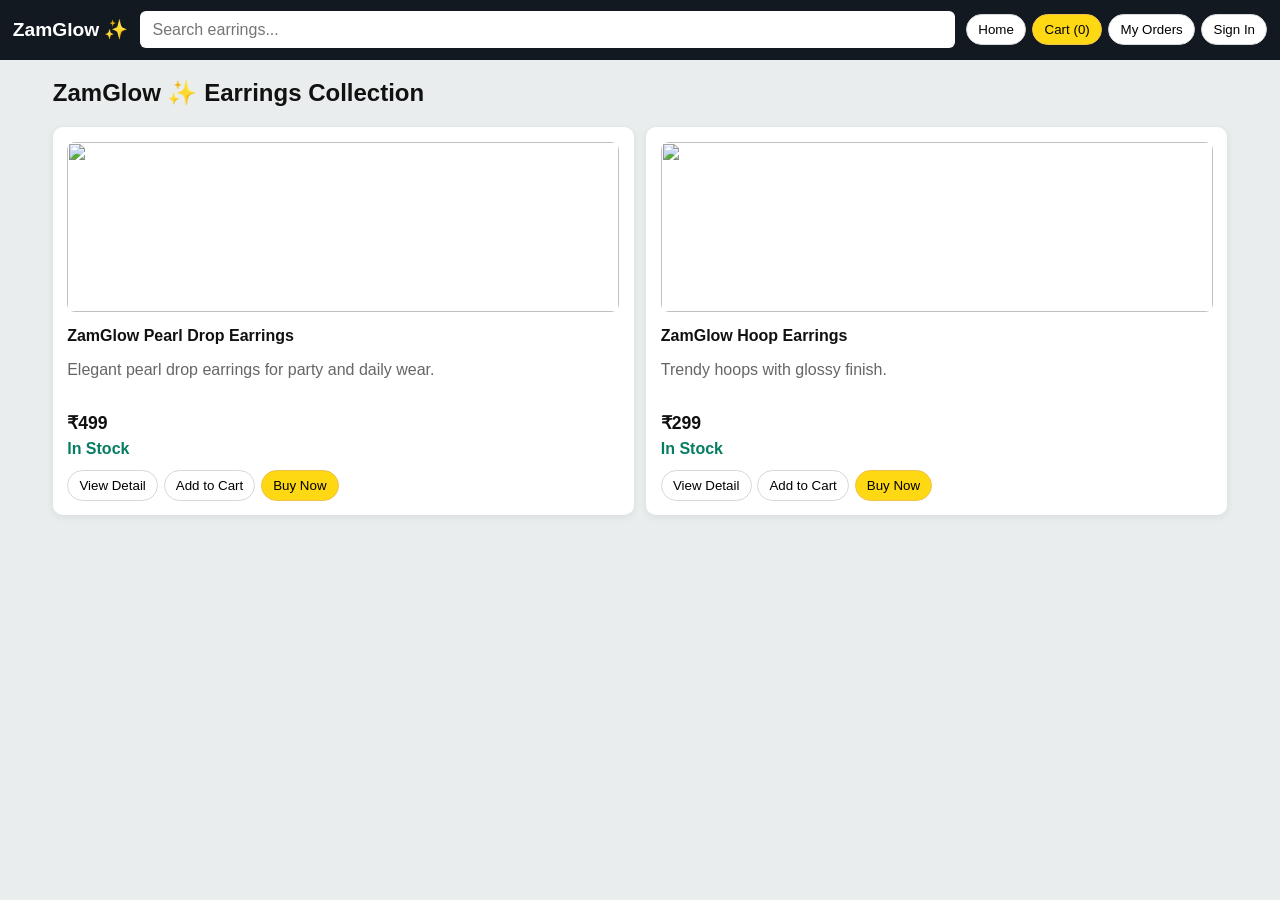
==== commit 29202585: "Fix login UX, mobile layout, and robust order tracking/admin sync" ====
--- a/index.html
+++ b/index.html
@@ -9,9 +9,7 @@
   <body>
     <header class="top-nav">
       <div class="brand">ZamGlow ✨</div>
-      <div class="search-wrap">
-        <input id="searchInput" type="text" placeholder="Search earrings..." />
-      </div>
+      <div class="search-wrap"><input id="searchInput" type="text" placeholder="Search earrings..." /></div>
       <div class="nav-right">
         <button id="goHome" class="btn btn-light">Home</button>
         <button id="goCheckout" class="btn btn-gold">Cart (<span id="cartCount">0</span>)</button>
@@ -31,7 +29,6 @@
           <input required id="signinEmail" type="text" placeholder="Email / Username" />
           <input required id="signinPassword" type="password" placeholder="Password" />
           <button class="btn btn-gold" type="submit">Sign In</button>
-          <small>Admin login: username <b>admin username</b> and password <b>admin12345678</b></small>
         </form>
         <form id="signupForm" class="auth-form hidden">
           <input required id="signupName" type="text" placeholder="Full Name" />
@@ -43,10 +40,7 @@
         <p id="authMsg" class="msg"></p>
       </section>
 
-      <section id="storePage">
-        <h2>ZamGlow ✨ Earrings Collection</h2>
-        <div id="productGrid" class="grid"></div>
-      </section>
+      <section id="storePage"><h2>ZamGlow ✨ Earrings Collection</h2><div id="productGrid" class="grid"></div></section>
 
       <section id="checkoutPage" class="hidden slide-up">
         <h2>Payment & Delivery</h2>
@@ -61,12 +55,11 @@
               <p class="total">Total: ₹<span id="cartTotal">0</span></p>
             </div>
           </div>
-
           <div class="card">
             <h3>Payment Method</h3>
             <label class="pay-option"><input checked type="radio" name="pay" value="cod" /> Cash on Delivery</label>
-            <label class="pay-option"><input type="radio" name="pay" value="upi" disabled /> UPI <span class="coming">(Coming Soon)</span></label>
-            <label class="pay-option"><input type="radio" name="pay" value="net" disabled /> Net Banking <span class="coming">(Coming Soon)</span></label>
+            <label class="pay-option"><input type="radio" name="pay" disabled /> UPI <span class="coming">(Coming Soon)</span></label>
+            <label class="pay-option"><input type="radio" name="pay" disabled /> Net Banking <span class="coming">(Coming Soon)</span></label>
 
             <h3>Delivery Address</h3>
             <form id="addressForm">
@@ -79,17 +72,13 @@
               <textarea id="addrInstruction" placeholder="Add delivery instruction (optional)"></textarea>
               <button class="btn btn-light" type="submit">Add Address</button>
             </form>
-
             <div id="addressPreview" class="address-preview hidden"></div>
             <button id="placeOrderBtn" class="btn btn-gold" disabled>Deliver on this Address & Place Order</button>
           </div>
         </div>
       </section>
 
-      <section id="ordersPage" class="hidden slide-up">
-        <h2>My Orders</h2>
-        <div id="ordersList"></div>
-      </section>
+      <section id="ordersPage" class="hidden slide-up"><h2>My Orders</h2><div id="ordersList"></div></section>
     </main>
 
     <template id="productCardTpl">
@@ -99,31 +88,27 @@
         <p class="product-desc"></p>
         <p class="price">₹<span class="product-price"></span></p>
         <p class="stock stock-label"></p>
-        <div class="btn-group">
-          <button class="btn btn-light view-btn">View Detail</button>
-          <button class="btn btn-light cart-btn">Add to Cart</button>
-          <button class="btn btn-gold buy-btn">Buy Now</button>
-        </div>
+        <div class="btn-group"><button class="btn btn-light view-btn">View Detail</button><button class="btn btn-light cart-btn">Add to Cart</button><button class="btn btn-gold buy-btn">Buy Now</button></div>
       </article>
     </template>
 
     <template id="orderCardTpl">
       <article class="card order-card pop-in">
         <h3 class="order-id"></h3>
+        <p><strong>Tracking ID:</strong> <span class="tracking-id"></span></p>
         <p><strong>Product:</strong> <span class="order-item"></span></p>
         <p><strong>Status:</strong> <span class="order-status badge"></span></p>
         <p><strong>Qty:</strong> <span class="order-qty"></span> | <strong>Price:</strong> ₹<span class="order-price"></span></p>
+        <p><strong>Contact:</strong> <span class="order-contact"></span></p>
+        <p><strong>Expected Delivery:</strong> <span class="expected-delivery"></span></p>
         <p class="cancel-note hidden"></p>
         <div class="btn-group">
           <button class="btn btn-light track-btn">Track Package</button>
           <button class="btn btn-light cancel-btn">Request Cancellation</button>
+          <button class="btn btn-light delete-btn hidden">Delete</button>
         </div>
-        <div class="track-bar mini-track hidden">
-          <div class="step" data-step="order">Order</div>
-          <div class="step" data-step="shipped">Shipped</div>
-          <div class="step" data-step="out_for_delivery">Out for Delivery</div>
-          <div class="step" data-step="delivered">Delivered</div>
-        </div>
+        <div class="track-bar mini-track hidden"><div class="step" data-step="order">Order</div><div class="step" data-step="shipped">Shipped</div><div class="step" data-step="out_for_delivery">Out for Delivery</div><div class="step" data-step="delivered">Delivered</div></div>
+        <div class="timeline hidden"></div>
       </article>
     </template>
 
--- a/styles.css
+++ b/styles.css
@@ -1,123 +1,31 @@
-:root {
-  --amazon-navy: #131921;
-  --amazon-blue: #232f3e;
-  --amazon-gold: #ffd814;
-  --amazon-gold-dark: #f3c200;
-  --bg: #eaeded;
-  --card: #fff;
-  --text: #111;
-  --muted: #666;
-  --ok: #067d62;
-}
-* { box-sizing: border-box; }
-body {
-  margin: 0;
-  font-family: Arial, Helvetica, sans-serif;
-  background: var(--bg);
-  color: var(--text);
-}
-.top-nav {
-  display: flex;
-  gap: 1rem;
-  align-items: center;
-  background: var(--amazon-navy);
-  color: #fff;
-  padding: 0.75rem 1rem;
-  position: sticky;
-  top: 0;
-  z-index: 100;
-}
-.brand { font-size: 1.4rem; font-weight: 700; }
-.search-wrap { flex: 1; }
-.search-wrap input { width: 100%; border-radius: 6px; border: none; padding: 0.6rem 0.8rem; }
-.nav-right { display: flex; align-items: center; gap: 0.5rem; }
-.admin-link { color: #fff; text-decoration: none; border: 1px solid #fff3; padding: 0.5rem 0.75rem; border-radius: 6px; }
-.container { max-width: 1200px; margin: 1rem auto; padding: 0 1rem; }
-.grid { display: grid; grid-template-columns: repeat(auto-fit, minmax(230px, 1fr)); gap: 1rem; }
-.product-card, .card {
-  background: var(--card);
-  border-radius: 10px;
-  padding: 1rem;
-  box-shadow: 0 2px 8px #00000012;
-  transition: transform 0.25s ease, box-shadow 0.25s ease;
-}
-.product-card:hover { transform: translateY(-4px); box-shadow: 0 8px 20px #00000024; }
-.product-image { width: 100%; height: 180px; object-fit: cover; border-radius: 8px; }
-.product-title { margin: 0.7rem 0 0.3rem; font-size: 1rem; }
-.product-desc { color: var(--muted); min-height: 40px; }
-.price { font-size: 1.2rem; font-weight: 700; margin: 0.4rem 0; }
-.stock { color: var(--ok); margin: 0.3rem 0 0.8rem; }
-.btn-group { display: flex; flex-wrap: wrap; gap: 0.4rem; }
-.btn {
-  border: 1px solid #d5d9d9;
-  background: #fff;
-  border-radius: 20px;
-  padding: 0.5rem 0.8rem;
-  cursor: pointer;
-}
-.btn:disabled { cursor: not-allowed; opacity: 0.55; }
-.btn-light:hover { background: #f7fafa; }
-.btn-gold { background: var(--amazon-gold); border-color: #f0c14b; }
-.btn-gold:hover { background: var(--amazon-gold-dark); }
-.hidden { display: none !important; }
-.checkout-layout { display: grid; grid-template-columns: 1fr 1fr; gap: 1rem; }
-.cart-row {
-  display: flex;
-  justify-content: space-between;
-  align-items: center;
-  gap: 0.5rem;
-  border-bottom: 1px solid #eee;
-  padding: 0.45rem 0;
-}
-.cart-row p { margin: 0.2rem 0 0; color: #555; }
-.cart-actions { display: flex; align-items: center; gap: 0.35rem; }
-.price-breakdown { border-top: 1px dashed #ccc; margin-top: 0.8rem; padding-top: 0.6rem; }
-.price-breakdown p { margin: 0.35rem 0; }
-.total { font-size: 1.2rem; font-weight: 700; }
-.auth-form, #addressForm { display: flex; flex-direction: column; gap: 0.5rem; }
-input, textarea, select { border: 1px solid #bbb; border-radius: 6px; padding: 0.55rem; font: inherit; width: 100%; }
-.tab-row { display: flex; gap: 0.5rem; margin-bottom: 0.6rem; }
-.tab { border-radius: 6px; }
-.tab.active { background: var(--amazon-blue); color: #fff; }
-.msg { min-height: 20px; color: #b12704; }
-.pay-option { display: block; margin: 0.35rem 0; }
-.coming { color: #b12704; font-size: 0.9rem; }
-.address-preview { background: #f7fafa; border: 1px solid #c7dede; border-radius: 8px; margin-top: 0.7rem; padding: 0.7rem; }
-.track-bar { display: grid; grid-template-columns: repeat(4, 1fr); gap: 0.4rem; margin-top: 1rem; }
-.step { text-align: center; border: 1px solid #bbb; border-radius: 20px; padding: 0.6rem; background: #fff; color: #666; }
-.step.active { background: #d4f5ea; border-color: #3cbf99; color: #064e3d; font-weight: 700; }
-.order-card { margin-bottom: 1rem; }
-.mini-track .step { font-size: 0.85rem; padding: 0.45rem; }
-.cancel-note { margin: 0.5rem 0; color: #b12704; font-weight: 600; }
-.admin-wrapper { max-width: 1280px; margin: 1rem auto; padding: 1rem; }
-.admin-grid { display: grid; grid-template-columns: 1fr 1.2fr; gap: 1rem; }
-.badge { padding: 0.25rem 0.5rem; border-radius: 999px; background: #ececec; text-transform: capitalize; }
-.filters { display: grid; grid-template-columns: 2fr 1fr; gap: 0.5rem; margin-bottom: 0.7rem; }
-.product-admin-row { display: grid; grid-template-columns: 100px 1fr; gap: 0.8rem; }
-.thumb { width: 100px; height: 100px; object-fit: cover; border-radius: 8px; }
-.inline-inputs { display: flex; gap: 0.5rem; margin-top: 0.5rem; }
-.detail-layout { display: grid; grid-template-columns: 1fr 1.2fr; gap: 1rem; }
-.detail-image { width: 100%; max-height: 420px; object-fit: cover; border-radius: 12px; }
-.admin-order-item { margin-bottom: 0.6rem; }
-.cancel-admin-box { margin-top: 0.5rem; background: #f7f7f7; border: 1px solid #ddd; border-radius: 8px; padding: 0.6rem; }
-.cancel-admin-box.pending { border-color: #f0c14b; background: #fff7d7; }
-hr { border: none; border-top: 1px solid #ddd; margin: 1rem 0; }
-
-.stock-label { color: var(--ok); font-weight: 700; margin: 0.3rem 0 0.8rem; }
-.summary-grid { display: grid; grid-template-columns: repeat(5, minmax(80px,1fr)); gap: 0.4rem; margin-bottom: 0.7rem; }
-.summary-chip { background: #f4f4f4; border: 1px solid #ddd; border-radius: 8px; padding: 0.45rem; text-align: center; }
-.summary-chip strong { display:block; font-size: 1rem; }
-.summary-chip span { font-size: 0.75rem; text-transform: capitalize; color: #444; }
-
-
-.fade-in { animation: fadeIn 0.5s ease; }
-.slide-up { animation: slideUp 0.35s ease; }
-.pop-in { animation: popIn 0.32s ease; }
-@keyframes fadeIn { from { opacity: 0; } to { opacity: 1; } }
-@keyframes slideUp { from { opacity: 0; transform: translateY(16px); } to { opacity: 1; transform: translateY(0); } }
-@keyframes popIn { from { opacity: 0; transform: scale(0.98); } to { opacity: 1; transform: scale(1); } }
-
-@media (max-width: 950px) {
-  .checkout-layout, .admin-grid, .detail-layout { grid-template-columns: 1fr; }
-  .cart-row { flex-direction: column; align-items: flex-start; }
-}
+:root{--amazon-navy:#131921;--amazon-blue:#232f3e;--amazon-gold:#ffd814;--amazon-gold-dark:#f3c200;--bg:#eaeded;--card:#fff;--text:#111;--muted:#666;--ok:#067d62}
+*{box-sizing:border-box} body{margin:0;font-family:Arial,Helvetica,sans-serif;background:var(--bg);color:var(--text)}
+.top-nav{display:flex;gap:.7rem;align-items:center;background:var(--amazon-navy);color:#fff;padding:.7rem .8rem;position:sticky;top:0;z-index:100;flex-wrap:wrap}
+.brand{font-size:1.2rem;font-weight:700;white-space:nowrap}.search-wrap{flex:1;min-width:180px}.search-wrap input{width:100%;border-radius:6px;border:none;padding:.6rem .8rem}
+.nav-right{display:flex;align-items:center;gap:.4rem;flex-wrap:wrap}
+.admin-link{color:#fff;text-decoration:none;border:1px solid #fff3;padding:.45rem .65rem;border-radius:6px}
+.container{max-width:1200px;margin:1rem auto;padding:0 .8rem}.grid{display:grid;grid-template-columns:repeat(auto-fit,minmax(220px,1fr));gap:.8rem}
+.product-card,.card{background:var(--card);border-radius:10px;padding:.9rem;box-shadow:0 2px 8px #00000012;transition:transform .25s ease,box-shadow .25s ease}
+.product-card:hover{transform:translateY(-3px);box-shadow:0 8px 20px #00000024}
+.product-image{width:100%;height:170px;object-fit:cover;border-radius:8px}.product-title{margin:.7rem 0 .3rem;font-size:1rem}.product-desc{color:var(--muted);min-height:36px}
+.price{font-size:1.1rem;font-weight:700;margin:.35rem 0}.stock{color:var(--ok);margin:.25rem 0 .75rem}.stock-label{font-weight:700}
+.btn-group{display:flex;flex-wrap:wrap;gap:.35rem}.btn{border:1px solid #d5d9d9;background:#fff;border-radius:20px;padding:.45rem .7rem;cursor:pointer}
+.btn:disabled{cursor:not-allowed;opacity:.55}.btn-light:hover{background:#f7fafa}.btn-gold{background:var(--amazon-gold);border-color:#f0c14b}.btn-gold:hover{background:var(--amazon-gold-dark)}
+.hidden{display:none!important}
+.checkout-layout{display:grid;grid-template-columns:1fr 1fr;gap:.8rem}.cart-row{display:flex;justify-content:space-between;align-items:center;gap:.5rem;border-bottom:1px solid #eee;padding:.45rem 0}
+.cart-row p{margin:.2rem 0 0;color:#555}.cart-actions{display:flex;align-items:center;gap:.35rem}
+.price-breakdown{border-top:1px dashed #ccc;margin-top:.8rem;padding-top:.5rem}.price-breakdown p{margin:.3rem 0}.total{font-size:1.15rem;font-weight:700}
+.auth-form,#addressForm{display:flex;flex-direction:column;gap:.5rem} input,textarea,select{border:1px solid #bbb;border-radius:6px;padding:.55rem;font:inherit;width:100%}
+.tab-row{display:flex;gap:.5rem;margin-bottom:.6rem}.tab{border-radius:6px}.tab.active{background:var(--amazon-blue);color:#fff}
+.msg{min-height:20px;color:#b12704}.pay-option{display:block;margin:.35rem 0}.coming{color:#b12704;font-size:.9rem}.address-preview{background:#f7fafa;border:1px solid #c7dede;border-radius:8px;margin-top:.7rem;padding:.7rem}
+.track-bar{display:grid;grid-template-columns:repeat(4,1fr);gap:.35rem;margin-top:.7rem}.step{text-align:center;border:1px solid #bbb;border-radius:20px;padding:.45rem;background:#fff;color:#666;font-size:.8rem}.step.active{background:#d4f5ea;border-color:#3cbf99;color:#064e3d;font-weight:700}
+.order-card{margin-bottom:.9rem}.timeline p{margin:.28rem 0;font-size:.85rem}.cancel-note{margin:.45rem 0;color:#b12704;font-weight:600}
+.admin-wrapper{max-width:1280px;margin:1rem auto;padding:.8rem}.admin-grid{display:grid;grid-template-columns:1fr 1.2fr;gap:.8rem}.badge{padding:.25rem .5rem;border-radius:999px;background:#ececec;text-transform:capitalize}
+.filters{display:grid;grid-template-columns:2fr 1fr;gap:.5rem;margin-bottom:.7rem}.product-admin-row{display:grid;grid-template-columns:88px 1fr;gap:.7rem}.thumb{width:88px;height:88px;object-fit:cover;border-radius:8px}.inline-inputs{display:flex;gap:.45rem;margin-top:.5rem;flex-wrap:wrap}
+.detail-layout{display:grid;grid-template-columns:1fr 1.2fr;gap:.8rem}.detail-image{width:100%;max-height:420px;object-fit:cover;border-radius:12px}.admin-order-item{margin-bottom:.6rem}.cancel-admin-box{margin-top:.5rem;background:#f7f7f7;border:1px solid #ddd;border-radius:8px;padding:.6rem}.cancel-admin-box.pending{border-color:#f0c14b;background:#fff7d7}
+.summary-grid{display:grid;grid-template-columns:repeat(5,minmax(70px,1fr));gap:.35rem;margin-bottom:.7rem}.summary-chip{background:#f4f4f4;border:1px solid #ddd;border-radius:8px;padding:.4rem;text-align:center}.summary-chip strong{display:block;font-size:.95rem}.summary-chip span{font-size:.72rem;text-transform:capitalize;color:#444}
+hr{border:none;border-top:1px solid #ddd;margin:1rem 0}
+.fade-in{animation:fadeIn .5s ease}.slide-up{animation:slideUp .35s ease}.pop-in{animation:popIn .32s ease}
+@keyframes fadeIn{from{opacity:0}to{opacity:1}} @keyframes slideUp{from{opacity:0;transform:translateY(16px)}to{opacity:1;transform:translateY(0)}} @keyframes popIn{from{opacity:0;transform:scale(.98)}to{opacity:1;transform:scale(1)}}
+@media (max-width:950px){.checkout-layout,.admin-grid,.detail-layout{grid-template-columns:1fr}.cart-row{flex-direction:column;align-items:flex-start}.summary-grid{grid-template-columns:repeat(2,1fr)}}
+@media (max-width:560px){.brand{font-size:1rem}.btn{padding:.4rem .58rem;font-size:.85rem}.container{padding:0 .55rem}.product-image{height:150px}}
